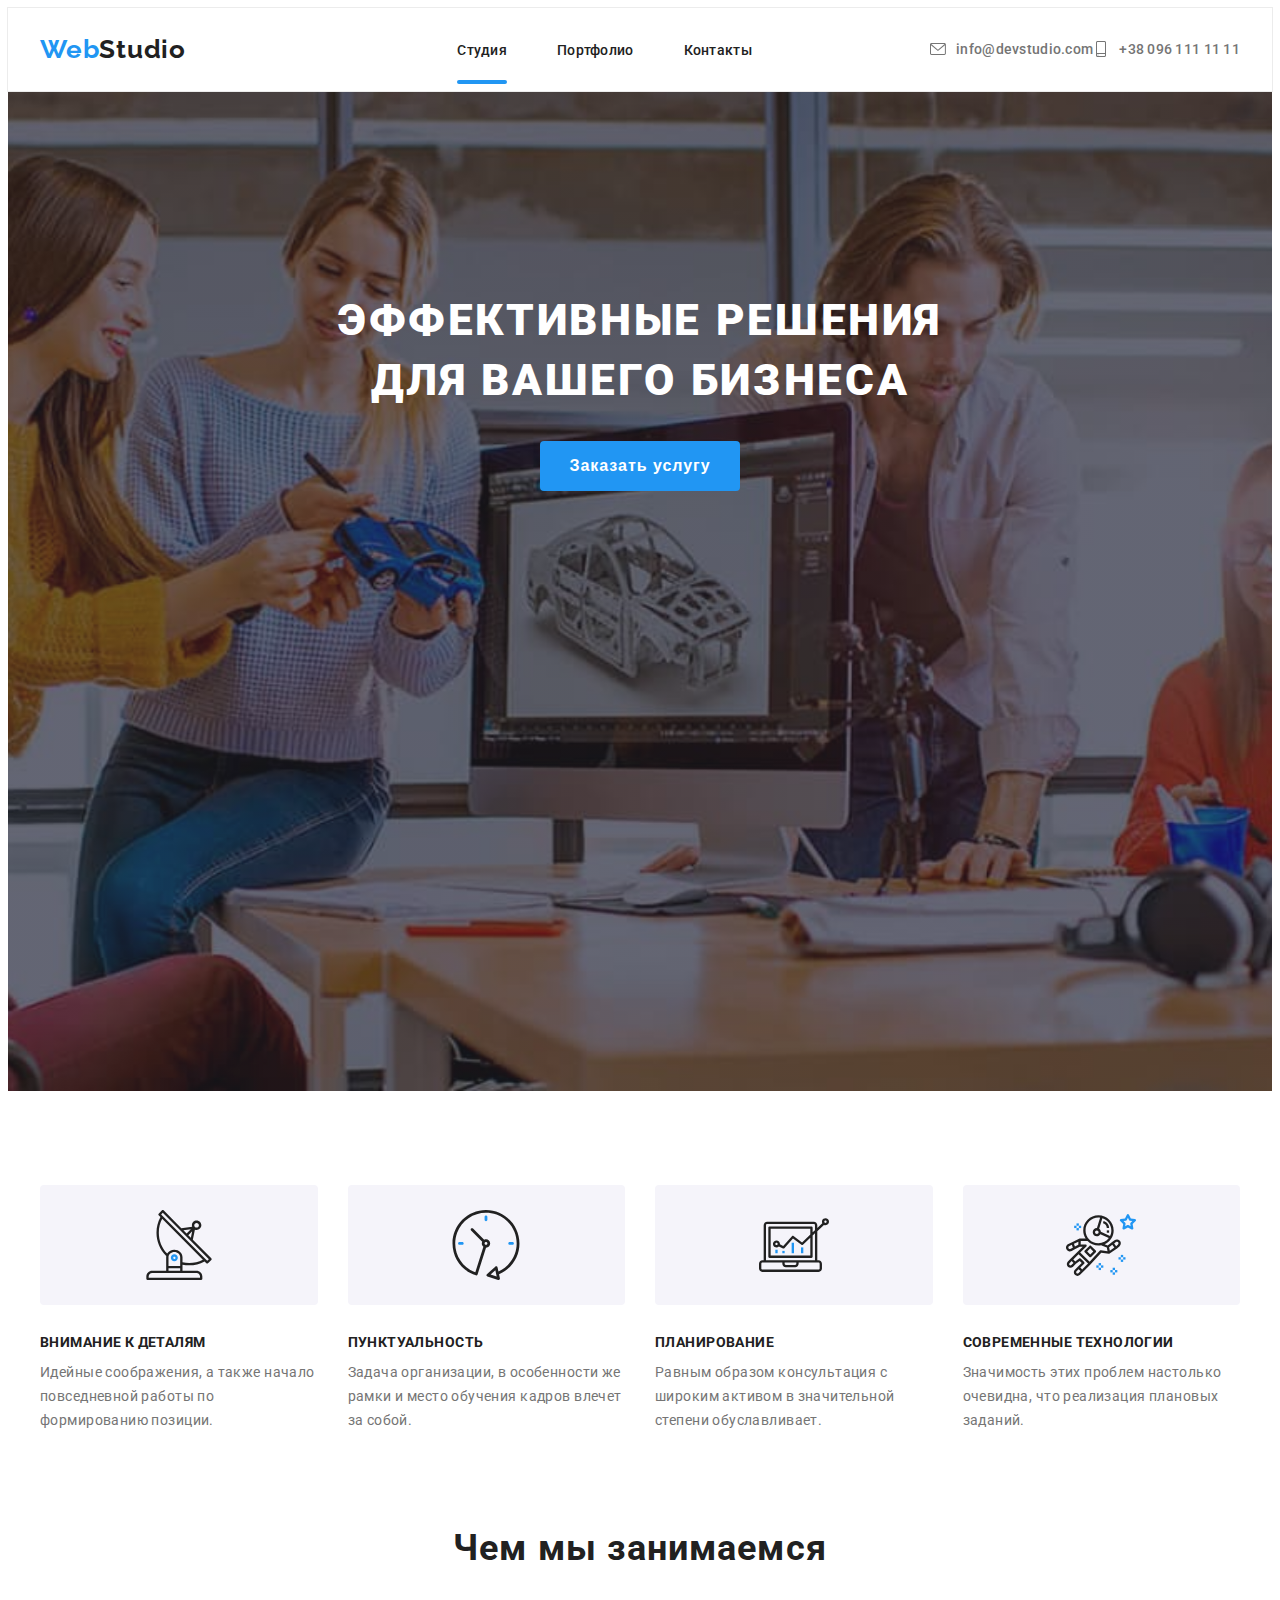
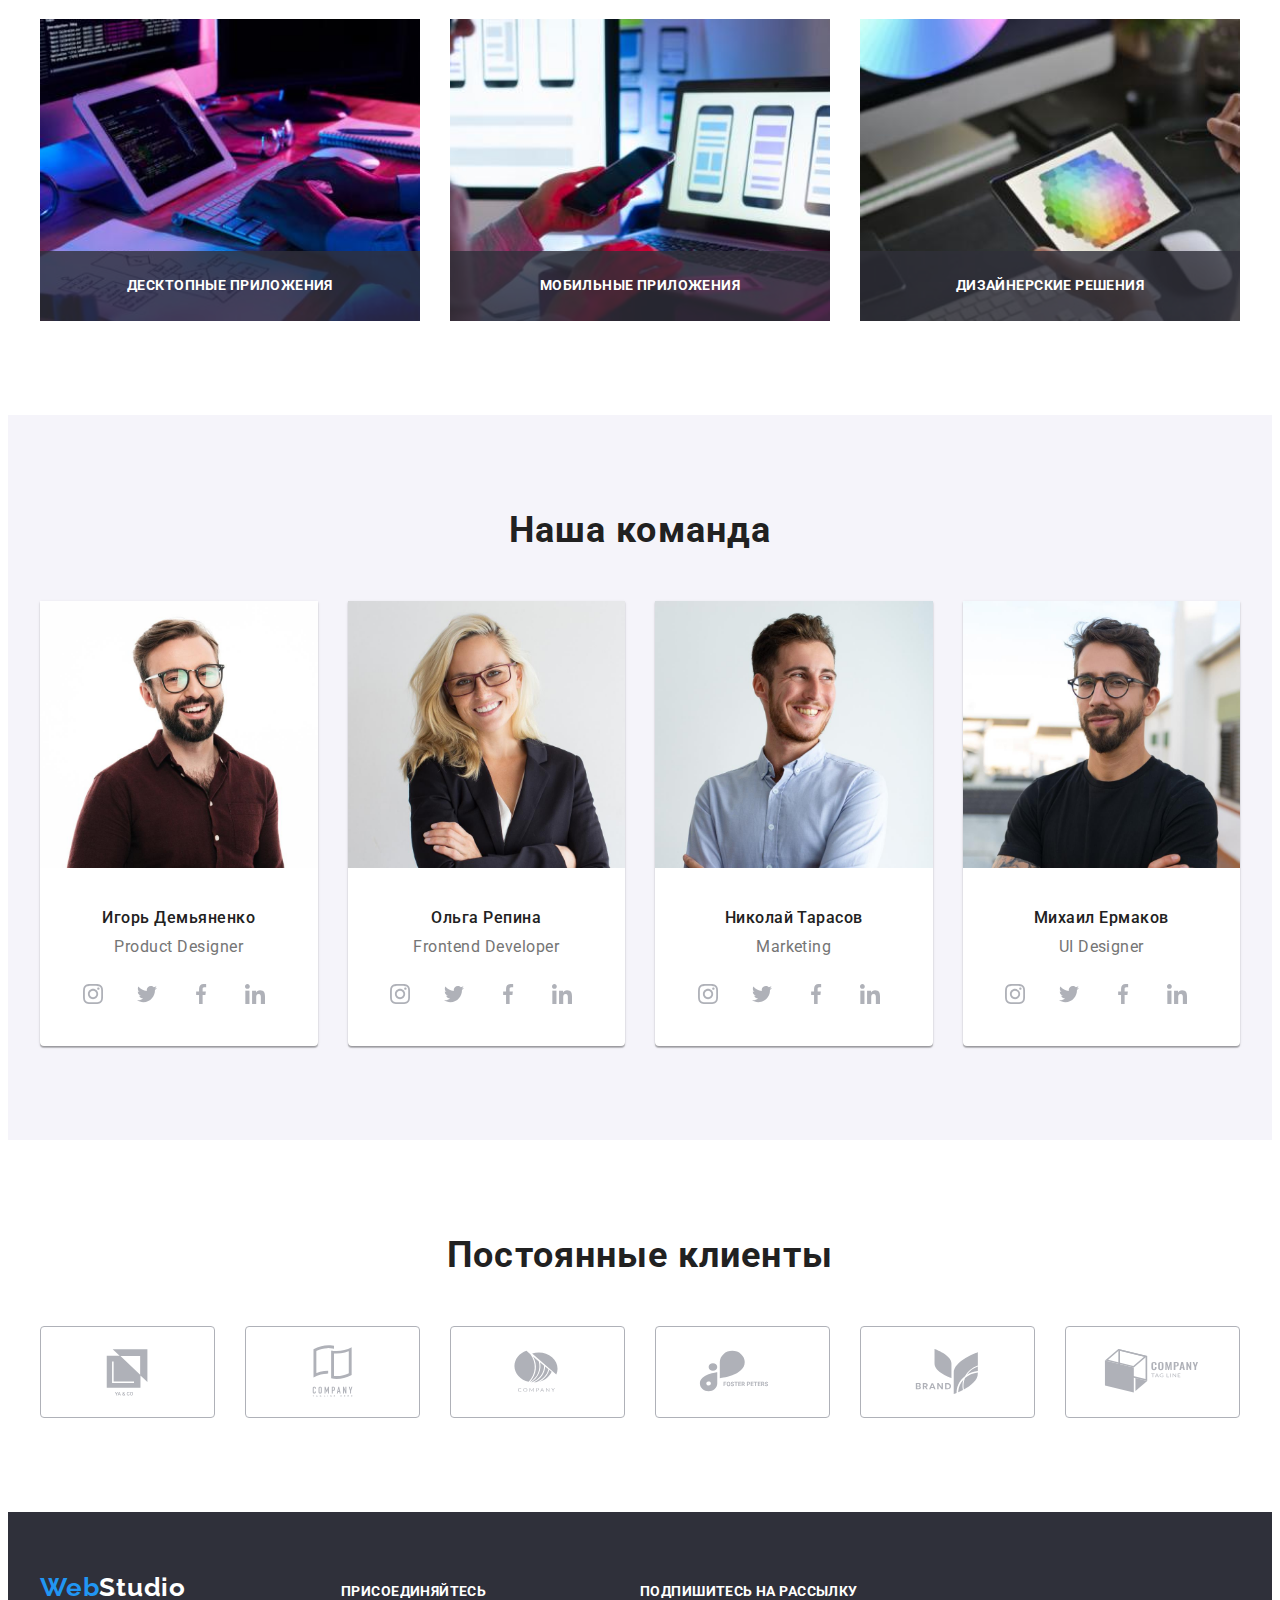
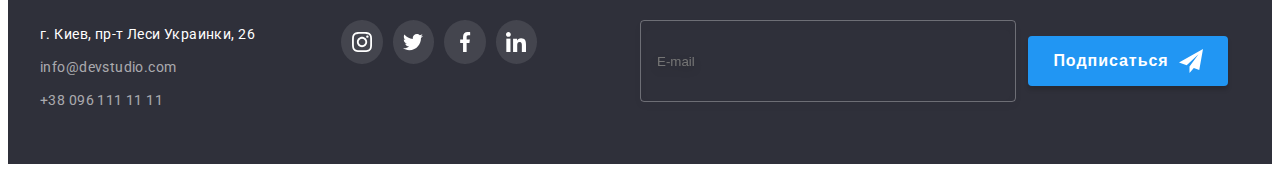
==== index.html @ dad0fae7 "Add HW-8" ====
<!DOCTYPE html>
<html lang="ru">

<head>
  <meta charset="UTF-8" />
  <meta http-equiv="X-UA-Compatible" content="IE=edge" />
  <meta name="viewport" content="width=device-width, initial-scale=1.0" />
  <title>Студия</title>
  <link rel="stylesheet" href="https://cdnjs.cloudflare.com/ajax/libs/modern-normalize/1.1.0/modern-normalize.min.css"
    integrity="sha512-wpPYUAdjBVSE4KJnH1VR1HeZfpl1ub8YT/NKx4PuQ5NmX2tKuGu6U/JRp5y+Y8XG2tV+wKQpNHVUX03MfMFn9Q=="
    crossorigin="anonymous" referrerpolicy="no-referrer" />
  <link rel="preconnect" href="https://fonts.googleapis.com" />
  <link rel="preconnect" href="https://fonts.gstatic.com" crossorigin />
  <link href="https://fonts.googleapis.com/css2?family=Raleway:wght@700&family=Roboto:wght@400;500;700;900&display=swap"
    rel="stylesheet" />
  <link rel="stylesheet" href="./css/main.min.css" />
</head>

<body>
  <header class="header">
    <div class="container header-container">
      <a href="index.html" class="header__logo"><span class="header__logo-web">Web</span>Studio</a>
      <nav class="header-nav">
        <ul class="header-nav__list list">
          <li class="header-nav__item">
            <a href="./index.html" class="header-nav__link link current">Студия</a>
          </li>
          <li class="header-nav__item">
            <a href="./portfolio.html" class="header-nav__link link">Портфолио</a>
          </li>
          <li class="header-nav__item">
            <a href="" class="header-nav__link link">Контакты</a>
          </li>
        </ul>
      </nav>

      <!--Контакты-->
      <ul class="header-contacts__list list">
        <li class="header-contacts__item">
          <a class="header-contacts__item-mail link" href="mailto:info@devstudio.com">
            <svg class="icon-envelope" width="16" height="16">
              <use href="./images/icons.svg#icon-envelope"></use>
            </svg>
            info@devstudio.com</a>
        </li>
        <li class="header-contacts__item">
          <a class="header-contacts__item-tel link" href="tel:+380961111111">
            <svg class="icon-smartphone" width="16" height="16">
              <use href="./images/icons.svg#icon-smartphone"></use>
            </svg>
            +38 096 111 11 11</a>
        </li>
      </ul>
    </div>

    <!-- Mobile menu -->
    <button class="mobile-menu__btn-open" data-menu-open>
      <svg class="mobile-menu__btn-icon">
        <use href="./images/icons.svg#icon-open"></use>
      </svg>
    </button>

    <div class="mobile-menu is-hidden" data-menu>
      <button class="mobile-menu__btn-close" data-menu-close>
        <svg class="mobile-menu__btn-close-icon">
          <use href="./images/icons.svg#icon-close"></use>
        </svg>
      </button>
      <div class="mobile-menu__container">
        <div class="mobile-menu__nav">
          <ul class="mobile-menu__nav_list list">
            <li class="mobile-menu__nav_item">
              <a href="" class="mobile-menu__link link current">Студия</a>
            </li>
            <li class="mobile-menu__nav_item">
              <a href="./portfolio.html" class="mobile-menu__link link">Портфолио</a>
            </li>
            <li class="mobile-menu__nav_item">
              <a href="" class="mobile-menu__link link">Контакты</a>
            </li>
          </ul>
        </div>
        <div class="mobile-menu__wrap-bottom">
          <ul class="mobile-menu__contacts_list list">
            <li class="mobile-menu__contacts_item">
              <a class="mobile-menu__contacts-tel link" href="tel:+380961111111">
                +38 096 111 11 11</a>
            </li>
            <li class="mobile-menu__contacts_item">
              <a class="mobile-menu__contacts-mail link" href="mailto:info@devstudio.com">
                info@devstudio.com</a>
            </li>
          </ul>

          <ul class="mobile-menu__social_list list">
            <li class="mobile-menu__social_item">
              <a href="" class="mobile-menu__social_link link" target="blank">Instagram</a>
            </li>
            <li class="mobile-menu__social_item">
              <a href="" class="mobile-menu__social_link link" target="blank">Twitter</a>
            </li>
            <li class="mobile-menu__social_item">
              <a href="" class="mobile-menu__social_link link" target="blank">Facebook</a>
            </li>
            <li class="mobile-menu__social_item">
              <a href="" class="mobile-menu__social_link link" target="blank">LinkedIn</a>
            </li>
          </ul>
        </div>
      </div>
    </div>
    <!-- Mobile menu End -->
  </header>

  <main>
    <!--Герой (Шапка)-->
    <section class="section-hero hero-bg">
      <div class="container">
        <h1 class="hero-title">Эффективные решения для вашего бизнеса</h1>
        <button class="hero-btn" type="button" data-modal-open>Заказать услугу</button>
      </div>
    </section>


    <!-- Особенности -->
    <section class="section">
      <div class="container">
        <h2 class="visually-hidden">Особенности</h2>
        <ul class="features list">
          <li class="features-item">
            <div class="features-icon-bg">
              <svg width="70" height="70">
                <use href="./images/icons.svg#icon-antenna-1"></use>
              </svg>
            </div>

            <h3 class="features-title">Внимание к деталям</h3>
            <p class="features-text">
              Идейные соображения, а также начало повседневной работы по
              формированию позиции.
            </p>
          </li>
          <li class="features-item">
            <div class="features-icon-bg">
              <svg width="70" height="70">
                <use href="./images/icons.svg#icon-clock-1"></use>
              </svg>
            </div>
            <h3 class="features-title">Пунктуальность</h3>
            <p class="features-text">
              Задача организации, в особенности же рамки и место обучения
              кадров влечет за собой.
            </p>
          </li>
          <li class="features-item">
            <div class="features-icon-bg">
              <svg width="70" height="70">
                <use href="./images/icons.svg#icon-diagram-1"></use>
              </svg>
            </div>
            <h3 class="features-title">Планирование</h3>
            <p class="features-text">
              Равным образом консультация с широким активом в значительной
              степени обуславливает.
            </p>
          </li>
          <li class="features-item">
            <div class="features-icon-bg">
              <svg width="70" height="70">
                <use href="./images/icons.svg#icon-astronaut-1"></use>
              </svg>
            </div>
            <h3 class="features-title">Современные технологии</h3>
            <p class="features-text">
              Значимость этих проблем настолько очевидна, что реализация
              плановых заданий.
            </p>
          </li>
        </ul>
      </div>
    </section>

    <!-- Чем мы занимаемся -->
    <section class="section work-section work-section-hidden">
      <div class="container">
        <h2 class="section-title">Чем мы занимаемся</h2>
        <ul class="work-list list">
          <li class="work-list-item">
            <div class="work-item-wrap overlay">
              <img class="work-item-img" src="./images/box_1.jpg" alt="Руки на клавиатуре" width="370" />
              <p class="work-item-text">Десктопные приложения</p>
            </div>
          </li>
          <li class="work-list-item">
            <div class="work-item-wrap overlay">
              <img class="work-item-img" src="./images/box_2.jpg" alt="Руки со смартфоном" width="370" />
              <p class="work-item-text">Мобильные приложения</p>
            </div>
          </li>
          <li class="work-list-item">
            <div class="work-item-wrap overlay">
              <img class="work-item-img" src="./images/box_3.jpg" alt="Руки с планшетом" width="370" />
              <p class="work-item-text">Дизайнерские решения</p>
            </div>
          </li>
        </ul>
      </div>
    </section>

    <!-- Наша команда -->
    <section class="section team-bg">
      <div class="container">
        <h2 class="section-title">Наша команда</h2>
        <ul class="team list">
          <li class="team-item team-item-bg">
            <img src="./images/product_designer.jpg" alt="Product designer" width="270" />
            <div class="team-item-container">
              <h3 class="team-title">Игорь Демьяненко</h3>
              <p class="team-text" lang="en">Product Designer</p>
              <ul class="team-social social-list list">
                <li class="social-item">
                  <a href="" class="social-link" target="blank">
                    <svg class="social-icon" width="20" height="20">
                      <use href="./images/icons.svg#icon-instagram"></use>
                    </svg>
                  </a>
                </li>
                <li class="social-item">
                  <a href="" class="social-link" target="blank">
                    <svg class="social-icon" width="20" height="20">
                      <use href="./images/icons.svg#icon-twitter"></use>
                    </svg>
                  </a>
                </li>
                <li class="social-item">
                  <a href="" class="social-link" target="blank">
                    <svg class="social-icon" width="20" height="20">
                      <use href="./images/icons.svg#icon-facebook"></use>
                    </svg>
                  </a>
                </li>
                <li class="social-item">
                  <a href="" class="social-link" target="blank">
                    <svg class="social-icon" width="20" height="20">
                      <use href="./images/icons.svg#icon-linkedin"></use>
                    </svg>
                  </a>
                </li>
              </ul>
            </div>
          </li>
          <li class="team-item team-item-bg">
            <img src="./images/frontend_developer.jpg" alt="Frontend developer" width="270" />
            <div class="team-item-container">
              <h3 class="team-title">Ольга Репина</h3>
              <p class="team-text" lang="en">Frontend Developer</p>
              <ul class="team-social social-list list">
                <li class="social-item">
                  <a href="" class="social-link" target="blank">
                    <svg class="social-icon" width="20" height="20">
                      <use href="./images/icons.svg#icon-instagram"></use>
                    </svg>
                  </a>
                </li>
                <li class="social-item">
                  <a href="" class="social-link" target="blank">
                    <svg class="social-icon" width="20" height="20">
                      <use href="./images/icons.svg#icon-twitter"></use>
                    </svg>
                  </a>
                </li>
                <li class="social-item">
                  <a href="" class="social-link" target="blank">
                    <svg class="social-icon" width="20" height="20">
                      <use href="./images/icons.svg#icon-facebook"></use>
                    </svg>
                  </a>
                </li>
                <li class="social-item">
                  <a href="" class="social-link" target="blank">
                    <svg class="social-icon" width="20" height="20">
                      <use href="./images/icons.svg#icon-linkedin"></use>
                    </svg>
                  </a>
                </li>
              </ul>
            </div>
          </li>
          <li class="team-item team-item-bg">
            <img src="./images/marketing.jpg" alt="Marketing" width="270" />
            <div class="team-item-container">
              <h3 class="team-title">Николай Тарасов</h3>
              <p class="team-text" lang="en">Marketing</p>
              <ul class="team-social social-list list">
                <li class="social-item">
                  <a href="" class="social-link" target="blank">
                    <svg class="social-icon" width="20" height="20">
                      <use href="./images/icons.svg#icon-instagram"></use>
                    </svg>
                  </a>
                </li>
                <li class="social-item">
                  <a href="" class="social-link" target="blank">
                    <svg class="social-icon" width="20" height="20">
                      <use href="./images/icons.svg#icon-twitter"></use>
                    </svg>
                  </a>
                </li>
                <li class="social-item">
                  <a href="" class="social-link" target="blank">
                    <svg class="social-icon" width="20" height="20">
                      <use href="./images/icons.svg#icon-facebook"></use>
                    </svg>
                  </a>
                </li>
                <li class="social-item">
                  <a href="" class="social-link" target="blank">
                    <svg class="social-icon" width="20" height="20">
                      <use href="./images/icons.svg#icon-linkedin"></use>
                    </svg>
                  </a>
                </li>
              </ul>
            </div>
          </li>
          <li class="team-item team-item-bg">
            <img src="./images/ui_designer.jpg" alt="UI designer" width="270" />
            <div class="team-item-container">
              <h3 class="team-title">Михаил Ермаков</h3>
              <p class="team-text" lang="en">UI Designer</p>
              <ul class="team-social social-list list">
                <li class="social-item">
                  <a href="" class="social-link" target="blank">
                    <svg class="social-icon" width="20" height="20">
                      <use href="./images/icons.svg#icon-instagram"></use>
                    </svg>
                  </a>
                </li>
                <li class="social-item">
                  <a href="" class="social-link" target="blank">
                    <svg class="social-icon" width="20" height="20">
                      <use href="./images/icons.svg#icon-twitter"></use>
                    </svg>
                  </a>
                </li>
                <li class="social-item">
                  <a href="" class="social-link" target="blank">
                    <svg class="social-icon" width="20" height="20">
                      <use href="./images/icons.svg#icon-facebook"></use>
                    </svg>
                  </a>
                </li>
                <li class="social-item">
                  <a href="" class="social-link" target="blank">
                    <svg class="social-icon" width="20" height="20">
                      <use href="./images/icons.svg#icon-linkedin"></use>
                    </svg>
                  </a>
                </li>
              </ul>
            </div>
          </li>
        </ul>
      </div>
    </section>

    <!-- Наши клиенты -->
    <section class="section section-clients">
      <div class="container">
        <h2 class="section-title">Постоянные клиенты</h2>
        <ul class="clients-list list">
          <li class="clients-list-item">
            <a href="" class="clients-link link" target="blank">
              <svg class="clients-icon" width="106" height="60">
                <use href="./images/icons.svg#icon-client-1"></use>
              </svg>
            </a>
          </li>
          <li class="clients-list-item">
            <a href="" class="clients-link link" target="blank">
              <svg class="clients-icon" width="106" height="60">
                <use href="./images/icons.svg#icon-client-2"></use>
              </svg>
            </a>
          </li>
          <li class="clients-list-item">
            <a href="" class="clients-link link" target="blank">
              <svg class="clients-icon" width="106" height="60">
                <use href="./images/icons.svg#icon-client-3"></use>
              </svg>
            </a>
          </li>
          <li class="clients-list-item">
            <a href="" class="clients-link link" target="blank">
              <svg class="clients-icon" width="106" height="60">
                <use href="./images/icons.svg#icon-client-4"></use>
              </svg>
            </a>
          </li>
          <li class="clients-list-item">

            <a href="" class="clients-link link" target="blank">
              <svg class="clients-icon" width="106" height="60">
                <use href="./images/icons.svg#icon-client-5"></use>
              </svg>
            </a>

          </li>
          <li class="clients-list-item">

            <a href="" class="clients-link link" target="blank">
              <svg class="clients-icon" width="106" height="60">
                <use href="./images/icons.svg#icon-client-6"></use>
              </svg>
            </a>
          </li>

        </ul>
      </div>
    </section>
  </main>

  <!-- Футер (Подвал) -->
  <footer class="section-footer">
    <div class="container footer-container">
      <div class="footer-container-tablet">
        <div>
          <a href="index.html" class="footer-logo"><span class="web">Web</span><span class="studio">Studio</span></a>
          <div class="footer-contacts">
            <address class="address">
              <a class="address-link link" href="https://goo.gl/maps/bfm3H95zgdEFTh6u9" target="_blank"
                rel="noopener noreferrer">
                г. Киев, пр-т Леси Украинки, 26</a>
            </address>
            <ul class="contacts list">
              <li class="mail-list">
                <a href="info@devstudio.com" class="mail-footer link" lang="en">info@devstudio.com</a>
              </li>
              <li class="tel-list">
                <a href="+380961111111" class="tel-footer link">+38 096 111 11 11</a>
              </li>
            </ul>
          </div>
        </div>

        <div class="footer-social">
          <h3 class="footer-title">присоединяйтесь</h3>
          <ul class="footer-social-list list">
            <li class="footer-social-item">
              <a href="" class="footer-social-link" target="blank">
                <svg class="footer-social-icon" width="20" height="20">
                  <use href="./images/icons.svg#icon-instagram"></use>
                </svg>
              </a>
            </li>
            <li class="footer-social-item">
              <a href="" class="footer-social-link" target="blank">
                <svg class="footer-social-icon" width="20" height="20">
                  <use href="./images/icons.svg#icon-twitter"></use>
                </svg>
              </a>
            </li>
            <li class="footer-social-item">
              <a href="" class="footer-social-link" target="blank">
                <svg class="footer-social-icon" width="20" height="20">
                  <use href="./images/icons.svg#icon-facebook"></use>
                </svg>
              </a>
            </li>
            <li class="footer-social-item">
              <a href="" class="footer-social-link" target="blank">
                <svg class="footer-social-icon" width="20" height="20">
                  <use href="./images/icons.svg#icon-linkedin"></use>
                </svg>
              </a>
            </li>
          </ul>
        </div>
      </div>

      <div class="footer-subscribe footer-subscribe-tablet">
        <h3 class="footer-title">Подпишитесь на рассылку</h3>
        <div class="subscribe-form">
          <form name="email">
            <label>
              <input class="subscribe-input" type="email" name="email" placeholder="E-mail" />
            </label>
          </form>
          <button type="submit" class="subscribe-submit-btn">Подписаться<svg class="subscribe-icon-submit-btn"
              width="24" height="24">
              <use href="./images/icons.svg#icon-footer-send"></use>
            </svg></button>
        </div>
      </div>
    </div>
  </footer>

  <!--Modal-->
  <div class="backdrop is-hidden" data-modal>
    <div class="modal">
      <button type="button" class="modal-btn" data-modal-close>
        <svg class="modal-icon-close-btn" width="18" height="18">
          <use href="./images/icons.svg#icon-close-btn"></use>
        </svg>
      </button>

      <form class="modal-form" name="modal-form">
        <p class="modal-form-title">Оставьте свои данные, мы вам перезвоним</p>

        <div class="modal-form-field-wrap">
          <label class="modal-form-field">Имя
            <input class="modal-form-input" type="text" name="user-name">
            <svg class="icon-modal-form" width="18" height="18">
              <use href="./images/icons.svg#icon-person-black"></use>
            </svg>
          </label>
        </div>

        <div class="modal-form-field-wrap">
          <label class="modal-form-field">Телефон
            <input class="modal-form-input" type="tel" name="user-tel">
            <svg class="icon-modal-form" width="18" height="18">
              <use href="./images/icons.svg#icon-phone-black"></use>
            </svg>
          </label>
        </div>

        <div class="modal-form-field-wrap">
          <label class="modal-form-field">Почта
            <input class="modal-form-input" type="email" name="user-email">
            <svg class="icon-modal-form" width="18" height="18">
              <use href="./images/icons.svg#icon-email-black"></use>
            </svg>
          </label>
        </div>

        <label class="modal-form-field">Комментарий
          <textarea class="modal-form-message" name="comment" placeholder="Введите текст"></textarea>
        </label>

        <div class="modal-checkbox">
          <input class="modal-check visually-hidden" type="checkbox" id="check-box">
          <label class="check-box" for="check-box">Соглашаюсь с рассылкой и принимаю&nbsp;<a href="#"
              class="policy-anchor">Условия договора</a>
          </label>
        </div>
        <button class="checkbox-btn" type="submit">Отправить</button>
      </form>

    </div>
  </div>
  <script src=" ./js/modal.js"></script>
  <script src="./js/mob-menu.js"></script>
</body>

</html>
---- css/main.min.css ----
:root{--primary-text-color: #212121;--secondary-text-color: #757575;--primary-title-color: #ffffff;--primary-accent-color: #18a0fb;--secondary-accent-color: #2196f3;--primary_bg_color: #2f303a;--secondary-bg-color: #ffffff;--third-bg-color: #f5f4fa}.visually-hidden{position:absolute;white-space:nowrap;width:1px;height:1px;overflow:hidden;border:0;padding:0;clip:rect(0 0 0 0);clip-path:inset(50%);margin:-1px}body{font-family:Roboto, sans-serif;color:var(--primary-text-color)}p,h1,h2,h3,h4,h5,h6{margin:0}ul{margin:0;padding:0}button{cursor:pointer}img{display:block;width:100%;height:auto}.list{list-style:none}.link{text-decoration:none}.container{padding-left:15px;padding-right:15px;margin:0 auto;align-items:center;margin-left:auto;margin-right:auto}@media screen and (min-width: 480px){.container{width:480px}}@media screen and (min-width: 768px){.container{width:768px}}@media screen and (min-width: 1200px){.container{width:1200px}}.section{padding-top:60px;padding-bottom:60px}@media screen and (min-width: 1200px){.section{padding-top:94px;padding-bottom:94px}}.section-title{margin-bottom:50px;font-size:36px;font-weight:700px;line-height:1.17;letter-spacing:.03em;text-align:center}@media screen and (min-width: 480px){.section-title{margin-bottom:30px;font-size:28px;font-weight:700;line-height:1.17;letter-spacing:.03em}}@media screen and (min-width: 1200px){.section-title{margin-bottom:50px;font-size:36px;font-weight:700;line-height:1.17;letter-spacing:.03em}}.header__logo{display:flex;margin-right:93px;font-family:Raleway, sans-serif;font-size:26px;font-weight:700;line-height:1.19;letter-spacing:.03em;color:var(--primary-text-color);text-decoration:none}.header__logo-web{font-family:Raleway, sans-serif;font-size:26px;font-weight:700;line-height:1.19;letter-spacing:.03em;color:var(--secondary-accent-color);text-decoration:none}.mobile-menu__btn-open,.mobile-menu__btn-close{background-color:transparent;border:none;padding:0;line-height:0;position:absolute;top:10px;right:15px}@media screen and (max-width: 480px){.mobile-menu__btn-open,.mobile-menu__btn-close{display:block}}@media screen and (min-width: 768px){.mobile-menu__btn-open,.mobile-menu__btn-close{display:none}}.mobile-menu__btn-icon,.mobile-menu__btn-close-icon{width:40px;height:40px}.mobile-menu__btn-icon:hover,.mobile-menu__btn-icon:focus,.mobile-menu__btn-close-icon:hover,.mobile-menu__btn-close-icon:focus{fill:var(--secondary-accent-color)}.mobile-menu{position:fixed;top:0;left:0;z-index:100;width:100vw;height:100vh;background-color:var(--secondary-bg-color);transition:transform 250ms cubic-bezier(0.4, 0, 0.2, 1);overflow:hidden}.mobile-menu.is-hidden{opacity:0;visibility:hidden;pointer-events:none}.mobile-menu__container{display:flex;flex-direction:column;justify-content:space-between;height:100vh;padding:48px 40px}.mobile-menu__nav_item:not(:last-child){margin-bottom:32px}.mobile-menu__link{font-size:40px;font-weight:500;line-height:1.17;letter-spacing:.02em;color:var(--primary-text-color)}.mobile-menu__link:hover,.mobile-menu__link:focus{color:var(--secondary-accent-color)}.mobile-menu__contacts_list{margin-bottom:64px}.mobile-menu__contacts_item:not(:last-child){margin-bottom:32px}.mobile-menu__contacts-tel{font-size:34px;font-weight:500;line-height:1.17;letter-spacing:.02em;color:var(--secondary-accent-color)}.mobile-menu__contacts-mail{font-size:24px;font-weight:500;line-height:1.17;letter-spacing:.02em;color:var(--secondary-text-color)}.mobile-menu__social_list{display:flex}.mobile-menu__social_item:not(:last-child){padding-right:10px;border-right:1px solid rgba(33,33,33,0.2);margin-right:10px}.mobile-menu__social_link{font-size:18px;font-weight:500;line-height:1.22;letter-spacing:.02em;color:var(--secondary-accent-color)}.social-list{display:flex;justify-content:center}.social-item{width:44px;height:44px;margin-right:10px}.social-item :last-child{margin-right:0}.social-link{width:100%;height:100%;background-color:#fffff;border-radius:50%;display:flex;align-items:center;justify-content:center;transition:background-color 250ms cubic-bezier(0.4, 0, 0.2, 1)}.social-link:hover,.social-link:focus{background-color:var(--secondary-accent-color)}.social-icon{fill:#afb1b8;transition:fill 250ms cubic-bezier(0.4, 0, 0.2, 1)}.social-link:hover .social-icon,.social-link:focus .social-icon{fill:var(--secondary-bg-color)}.footer-logo{display:block;margin-bottom:20px;font-family:Raleway, sans-serif;font-size:26px;font-weight:700;line-height:1.19;letter-spacing:.03em;text-decoration:none}.footer-logo .web{color:var(--secondary-accent-color)}.footer-logo .studio{color:#ffffff}@media screen and (min-width: 480px){.footer-contacts{margin-bottom:60px}}@media screen and (min-width: 768px){.footer-contacts{width:231px;height:81px;margin-bottom:0}}.address-link{display:block;font-size:14px;font-weight:400;line-height:1.71;letter-spacing:.03em;font-style:normal;color:var(--primary-title-color);margin-bottom:9px}.mail-footer,.tel-footer{display:block;margin-bottom:9px;font-size:14px;font-weight:400;line-height:1.71;letter-spacing:.03em;color:rgba(255,255,255,0.6)}.footer-title{margin-bottom:20px;font-size:14px;font-weight:700;line-height:1.14;letter-spacing:.03em;text-transform:uppercase;color:var(--primary-title-color)}@media screen and (min-width: 480px){.footer-social{margin-bottom:60px}}@media screen and (min-width: 768px){.footer-social{width:206px;margin-left:70px;margin-bottom:0}}.footer-social-list{display:flex;justify-content:center;align-items:center}.footer-social-item{display:flex;width:44px;height:44px;margin-right:10px;fill:10%}.footer-social-link{display:flex;justify-content:center;align-items:center;width:100%;height:100%;background-color:rgba(255,255,255,0.1);border-radius:50%;transition:background-color 250ms cubic-bezier(0.4, 0, 0.2, 1)}.footer-social-link:hover,.footer-social-link:focus{background-color:var(--secondary-accent-color);fill:var(--secondary-accent-color)}.footer-social-link:not(:last-child){margin-right:10px}.footer-social-icon{fill:var(--secondary-bg-color);transition:fill 250ms cubic-bezier(0.4, 0, 0.2, 1)}@media screen and (min-width: 1200px){.footer-subscribe{margin-left:93px}}@media screen and (min-width: 1200px){.subscribe-form{display:flex;align-items:center;justify-content:center}}.subscribe-input{padding:15px 0 15px 16px;width:100%;height:50px;color:var(--primary-title-color);border:1px solid rgba(255,255,255,0.3);filter:drop-shadow(0px 4px 4px rgba(0,0,0,0.15));border-radius:4px;background-color:rgba(33,150,243,0)}@media screen and (min-width: 480px){.subscribe-input{margin-bottom:20px}}@media screen and (min-width: 1200px){.subscribe-input{width:358px;margin-bottom:0}}.subscribe-submit-btn{width:200px;height:50px;background:var(--secondary-accent-color);box-shadow:0px 4px 4px rgba(0,0,0,0.15);border-radius:4px;border:none;font-size:16px;font-weight:700;line-height:1.87;letter-spacing:.06em;color:var(--primary-title-color);transition:background-color 250ms cubic-bezier(0.4, 0, 0.2, 1)}.subscribe-submit-btn:hover{background-color:var(--primary-accent-color)}@media screen and (min-width: 786px){.subscribe-submit-btn{margin-left:12px}}@media screen and (min-width: 1200px){.subscribe-submit-btn{display:flex;align-items:center;justify-content:center}}.subscribe-icon-submit-btn{margin-left:10px}@media screen and (min-width: 480px){.subscribe-icon-submit-btn{display:inline-block;vertical-align:middle}}.backdrop{width:100%;height:100%;background-color:rgba(0,0,0,0.2);position:fixed;top:0;left:0;transition:background-color 250ms cubic-bezier(0.4, 0, 0.2, 1) opacity 250ms cubic-bezier(0.4, 0, 0.2, 1) visibility 250ms cubic-bezier(0.4, 0, 0.2, 1)}.is-hidden{visibility:hidden;opacity:0;pointer-events:none}.modal{width:528px;min-height:581px;background-color:#fff;border-radius:4px;position:absolute;top:50%;left:50%;box-shadow:0px 1px 3px rgba(0,0,0,0.12),0px 1px 1px rgba(0,0,0,0.14),0px 2px 1px rgba(0,0,0,0.2);border-radius:4px;transform:translate(-50%, -50%) scale(1);transition:transform 250ms cubic-bezier(0.4, 0, 0.2, 1)}@media screen and (max-width: 1199px){.modal{width:450px;min-height:609px}}.backdrop.is-hidden .modal{transform:translate(-50%, -50%) scale(0.1);transition:transform 250ms cubic-bezier(0.4, 0, 0.2, 1)}.modal-btn{width:30px;height:30px;background-color:var(--secondary-bg-color);border:1px solid rgba(0,0,0,0.1);border-radius:50%;position:absolute;top:8px;right:8px;display:flex;justify-content:center;align-items:center}.modal-btn:hover,.modal-btn:focus{fill:var(--secondary-accent-color)}.modal-form{padding:40px}.modal-form-title{margin-bottom:12px;font-size:20px;font-weight:700;line-height:1.15;letter-spacing:.03em;text-align:center;color:var(--primary-text-color)}.modal-form-field-wrap{position:relative;display:block}.modal-form-field{font-size:12px;font-weight:400;line-height:1.17;letter-spacing:.01em;color:var(--secondary-text-color)}.modal-form-input{display:block;width:100%;height:40px;padding-left:42px;margin-bottom:10px;border:1px solid rgba(33,33,33,0.2);border-radius:4px}.modal-form-input:focus{border:1px solid var(--secondary-accent-color);outline:none}.icon-modal-form{position:absolute;top:50%;left:12px}.modal-form-input:focus+.icon-modal-form{fill:var(--secondary-accent-color);outline:none}.modal-form-message{padding:12px 16px;margin-bottom:20px;width:100%;height:120px;border:1px solid rgba(33,33,33,0.2);border-radius:4px;resize:none}.modal-form-message:focus{border:1px solid var(--secondary-accent-color);outline:none}.modal-form-message::placeholder{font-size:12px;font-weight:400;line-height:1.17;letter-spacing:.01em;color:rgba(117,117,117,0.5)}.modal-checkbox{display:flex;justify-content:center;align-items:center}.check-box{display:flex;align-items:center;justify-content:center;margin-bottom:30px;font-size:14px;font-weight:400;line-height:1.71;letter-spacing:.03em;color:var(--secondary-text-color)}.check-box::before{display:block;content:"";margin-right:8px;width:16px;height:15px;background-image:url("../images/icon-off.svg")}@media screen and (max-width: 1199px){.check-box{font-size:12px;font-weight:400;line-height:1.17;letter-spacing:.03em}}@media screen and (min-width: 1200px){.check-box{font-size:14px;font-weight:400;line-height:1.71;letter-spacing:.03em}}.modal-check:checked+.check-box::before{background-image:url("../images/icon-check.svg");background-size:contain;background-color:transparent;background-origin:border-box}.modal-check:focus+.check-box::before{outline:1px solid var(--primary-text-color)}.policy-anchor{display:inline-block;font-size:14px;font-weight:400px;line-height:1.71;letter-spacing:.03em;text-decoration-line:underline;color:var(--secondary-accent-color)}@media screen and (max-width: 1199px){.policy-anchor{font-size:12px;font-weight:400;line-height:1.17;letter-spacing:.03em}}@media screen and (min-width: 1200px){.policy-anchor{font-size:14px;font-weight:400;line-height:1.71;letter-spacing:.03em}}.checkbox-btn{display:block;margin:0 auto;width:200px;height:50px;font-size:16px;font-weight:700px;line-height:1.87;letter-spacing:.06em;color:var(--primary-title-color);background-color:var(--secondary-accent-color);border:none;box-shadow:0px 4px 4px rgba(0,0,0,0.15);border-radius:4px;transition:background-color 250ms cubic-bezier(0.4, 0, 0.2, 1)}.checkbox-btn:hover{background-color:#188ce8}.header-container{display:flex;align-items:center;justify-content:space-between}.header{outline:1px solid #ececec;width:100%}@media screen and (max-width: 767px){.header{padding-top:16px;padding-bottom:16px}}@media screen and (min-width: 768px){.header{padding-top:26px;padding-bottom:26px}}@media screen and (max-width: 479px){.header-nav{display:none}}@media screen and (min-width: 480px){.header-nav{display:none}}@media screen and (min-width: 768px){.header-nav{display:flex}}@media screen and (min-width: 1200px){.header-nav{display:flex}}.header-nav__item:not(:last-child){margin-right:50px}.header-nav__list{display:flex;align-items:center}.header-nav__list .current{color:var(--primary-accent-color)}.header-nav__list .link{font-size:14px;font-weight:500;line-height:1.14;letter-spacing:.02em;color:var(--primary-text-color);text-decoration:none;transition:color 250ms cubic-bezier(0.4, 0, 0.2, 1)}.header-nav__list .link:hover{color:var(--primary-accent-color)}.header-nav__list .link:focus{color:var(--primary-accent-color)}.header-nav__link{padding-top:26px;padding-bottom:26px;position:relative}.header-nav__link.current::after{content:"";position:absolute;width:100%;height:4px;background-color:var(--secondary-accent-color);border-radius:2px;left:auto;bottom:0;display:block}@media screen and (max-width: 479px){.header-contacts__list{display:none}}@media screen and (min-width: 480px){.header-contacts__list{display:none}}@media screen and (min-width: 768px){.header-contacts__list{display:block}}@media screen and (min-width: 1200px){.header-contacts__list{display:flex;align-items:center;justify-content:center}}.header-contacts__item-mail{display:flex;justify-content:end;align-items:flex-end;color:var(--secondary-text-color);text-decoration:none;transition:color 250ms cubic-bezier(0.4, 0, 0.2, 1)}.header-contacts__item-mail:hover{color:var(--secondary-accent-color)}.header-contacts__item-mail:focus{color:var(--secondary-accent-color)}@media screen and (min-width: 768px){.header-contacts__item-mail{margin-bottom:10px;font-size:12px;font-weight:500;line-height:1.17;letter-spacing:.02em}}@media screen and (min-width: 1200px){.header-contacts__item-mail{margin-bottom:0;font-size:14px;font-weight:500;line-height:1.14;letter-spacing:.02em}}.icon-envelope{margin-right:10px;fill:currentColor;transition:fill 250ms cubic-bezier(0.4, 0, 0.2, 1)}.icon-envelope:hover .icon-envelope:focus{fill:var(--secondary-accent-color)}.header-contacts__item-tel{display:flex;justify-content:end;align-items:flex-end;color:var(--secondary-text-color);text-decoration:none;transition:color 250ms cubic-bezier(0.4, 0, 0.2, 1)}.header-contacts__item-tel:hover{color:var(--secondary-accent-color)}.header-contacts__item-tel:focus{color:var(--secondary-accent-color)}@media screen and (min-width: 768px){.header-contacts__item-tel{font-size:12px;font-weight:500;line-height:1.17;letter-spacing:.02em}}@media screen and (min-width: 768px){.header-contacts__item-tel{font-size:14px;font-weight:500;line-height:1.14;letter-spacing:.02em}}.icon-smartphone{margin-right:10px;fill:currentColor;transition:fill 250ms cubic-bezier(0.4, 0, 0.2, 1)}.icon-smartphone:hover .icon-smartphone:focus{fill:var(--secondary-accent-color)}.section-hero{padding-top:118px;padding-bottom:118px}@media screen and (min-width: 1200px){.section-hero{padding-top:200px;padding-bottom:200px}}.hero-bg{max-width:1600px;height:600px;margin-left:auto;margin-right:auto;background-image:linear-gradient(rgba(47,48,58,0.4), rgba(47,48,58,0.4)),url("../images/hero_bg_studio.jpg");background-repeat:no-repeat;background-position:center;background-size:cover}.hero-title{text-align:center;text-transform:uppercase;color:var(--primary-title-color)}@media screen and (min-width: 480px){.hero-title{margin:0 auto 30px;width:360px;font-size:26px;font-weight:900;line-height:1.62;letter-spacing:.06em}}@media screen and (min-width: 1200px){.hero-title{width:696px;font-size:44px;font-weight:900;line-height:1.36;letter-spacing:.06em}}.hero-btn{display:block;margin:0 auto;font-size:16px;font-weight:700;line-height:1.87;letter-spacing:.06em;color:var(--primary-title-color);min-width:200px;min-height:50px;background-color:var(--secondary-accent-color);border-radius:4px;border-style:none;cursor:pointer;transition:background-color 250ms cubic-bezier(0.4, 0, 0.2, 1),box-shadow 250ms cubic-bezier(0.4, 0, 0.2, 1)}.hero-btn:hover{background-color:var(--primary-accent-color);box-shadow:0px 4px 4px rgba(0,0,0,0.15);cursor:pointer}.features{margin-bottom:-30px}@media screen and (min-width: 768px){.features{display:flex;flex-wrap:wrap;margin-left:-30px}}@media screen and (min-width: 768px){.features-item{flex-basis:calc(100% / 2 - 30px);margin-left:30px}}@media screen and (min-width: 1200px){.features-item{flex-basis:calc(100% / 4 - 30px);margin-left:30px}}.features-icon-bg{display:flex;align-items:center;justify-content:center;flex-basis:calc(100% / 4 - 30px);margin-bottom:30px;width:100%;height:120px;background:var(--third-bg-color);border-radius:4px}.features-title{margin-bottom:10px;font-size:14px;font-weight:700;line-height:1.14;letter-spacing:.03em;text-transform:uppercase;text-align:center;color:var(--secondary-title-color)}@media screen and (min-width: 768px){.features-title{text-align:left}}.features-text{margin-bottom:30px;font-size:14px;font-weight:400;line-height:1.71;letter-spacing:.03em;color:var(--secondary-text-color)}.work-section-hidden{display:none}@media screen and (min-width: 1200px){.work-section-hidden{display:block}}.work-section{padding-top:0}.work-list{display:flex;margin-left:-30px}.work-list-item{flex-basis:calc(100% / 3 - 30px);margin-left:30px}.work-item-wrap{position:relative}.work-item-text{width:100%;height:70px;background-color:rgba(47,48,58,0.8);font-size:14px;font-weight:700;line-height:1.14;letter-spacing:.03em;display:flex;justify-content:center;align-items:center;text-transform:uppercase;color:var(--primary-title-color);position:absolute;bottom:0px}.team{margin-bottom:-30px}@media screen and (min-width: 768px){.team{display:flex;flex-wrap:wrap;margin-left:-30px}}.team-bg{background:var(--third-bg-color)}.team-item{width:100%;margin-bottom:30px}@media screen and (min-width: 768px){.team-item{flex-basis:calc(100% / 2 - 30px);margin-left:30px}}@media screen and (min-width: 1200px){.team-item{flex-basis:calc(100% / 4 - 30px);margin-left:30px}}.team-item-container{padding-top:30px;padding-bottom:30px;text-align:center}.team-item-bg{background:var(--secondary-bg-color);box-shadow:0px 1px 3px rgba(0,0,0,0.12),0px 1px 1px rgba(0,0,0,0.14),0px 2px 1px rgba(0,0,0,0.2);border-radius:0px 0px 4px 4px}.team-title{margin-top:30px;margin:10px;font-size:16px;font-weight:500;line-height:1.19;letter-spacing:.03em}.team-text{font-size:16px;font-weight:400;line-height:1.19;letter-spacing:.03em;color:var(--secondary-text-color);margin-bottom:16px}.clients-list{display:flex;flex-wrap:wrap;margin-left:-30px;margin-bottom:-30px;align-items:center;justify-content:center}.clients-list-item{flex-basis:calc(100% / 2 - 30px);margin-left:30px;margin-bottom:30px}@media screen and (min-width: 768px){.clients-list-item{flex-basis:calc(100% / 3 - 30px)}}@media screen and (min-width: 1200px){.clients-list-item{flex-basis:calc(100% / 6 - 30px)}}.clients-icon{fill:#afb1b8;transition:fill 250ms cubic-bezier(0.4, 0, 0.2, 1)}.clients-link:hover .clients-icon,.clients-link:focus .clients-icon{fill:var(--secondary-accent-color)}.clients-link{display:flex;align-items:center;justify-content:center;height:92px;border:1px solid #afb1b8;box-sizing:border-box;border-radius:4px;transition:border 250ms cubic-bezier(0.4, 0, 0.2, 1),fill 250ms cubic-bezier(0.4, 0, 0.2, 1)}.clients-link:hover,.clients-link:focus{border:1px solid var(--secondary-accent-color)}.section-footer{padding-top:60px;padding-bottom:60px;background-color:var(--primary_bg_color)}@media screen and (min-width: 480px){.footer-container{text-align:center}}@media screen and (min-width: 1200px){.footer-container{display:flex;align-items:baseline;text-align:left}}@media screen and (min-width: 768px){.footer-container-tablet{display:flex;align-items:baseline;justify-content:space-around}}.filter{display:flex;flex-wrap:wrap;margin-bottom:40px;margin-right:auto}@media screen and (min-width: 768px){.filter{display:flex;justify-content:center;margin-bottom:50px}}@media screen and (min-width: 1200px){.filter{display:flex;justify-content:center;margin-bottom:50px}}.filter-item:not(:last-child){margin-right:8px}.btn{padding:6px 22px;font-size:16px;font-weight:500;line-height:1.63;letter-spacing:.03em;text-align:center;color:var(--primary-text-color);background-color:var(--third-bg-color);border-radius:4px;border-style:none;transition:color 250ms cubic-bezier(0.4, 0, 0.2, 1),background-color 250ms cubic-bezier(0.4, 0, 0.2, 1),box-shadow 250ms cubic-bezier(0.4, 0, 0.2, 1)}.btn:hover{font-size:16px;font-weight:500;line-height:1.63;letter-spacing:.03em;text-align:center;color:var(--primary-title-color);background-color:var(--primary-accent-color);border-radius:4px;box-shadow:0px 3px 1px rgba(0,0,0,0.1),0px 1px 2px rgba(0,0,0,0.08),0px 2px 2px rgba(0,0,0,0.12);cursor:pointer}.btn:focus{font-size:16px;font-weight:500;line-height:1.63;letter-spacing:.03em;text-align:center;color:var(--primary-title-color);background-color:var(--primary-accent-color);border-radius:4px;box-shadow:0px 3px 1px rgba(0,0,0,0.1),0px 1px 2px rgba(0,0,0,0.08),0px 2px 2px rgba(0,0,0,0.12);cursor:pointer}@media screen and (min-width: 480px){.btn{margin-bottom:15px}}@media screen and (min-width: 768px){.portfolio-list{display:flex;flex-wrap:wrap;margin-left:-30px;margin-bottom:-30px}}@media screen and (min-width: 1200px){.portfolio-list{display:flex;flex-wrap:wrap;margin-left:-30px;margin-bottom:-30px}}.portfolio-item-container{padding:20px 24px}.portfolio-item{flex-basis:calc(100% / 2 - 30px);margin-bottom:30px;background:#ffffff;border:1px solid #eeeeee;box-sizing:border-box}.portfolio-item:hover{flex-basis:calc(100% / 2 - 30px);background-color:var(--secondary-bg-color);border:1px solid #eeeeee;box-sizing:border-box;box-shadow:0px 1px 1px rgba(0,0,0,0.12),0px 4px 4px rgba(0,0,0,0.06),1px 4px 6px rgba(0,0,0,0.16);cursor:pointer}@media screen and (min-width: 768px){.portfolio-item{margin-left:30px}}@media screen and (min-width: 1200px){.portfolio-item{flex-basis:calc(100% / 3 - 30px);margin-bottom:30px;background:#ffffff;border:1px solid #eeeeee;box-sizing:border-box}.portfolio-item:hover{flex-basis:calc(100% / 3 - 30px);background-color:var(--secondary-bg-color);border:1px solid #eeeeee;box-sizing:border-box;box-shadow:0px 1px 1px rgba(0,0,0,0.12),0px 4px 4px rgba(0,0,0,0.06),1px 4px 6px rgba(0,0,0,0.16);cursor:pointer}}.portfolio-item-wrap{position:relative;overflow:hidden}.portfolio-item-description{position:absolute;top:100%;left:0;color:var(--primary-title-color);font-size:18px;font-weight:400;line-height:1.56;letter-spacing:.03em;background-color:rgba(33,150,243,0.9);padding:63px 24px;height:100%;transition:transform 250ms cubic-bezier(0.4, 0, 0.2, 1),background-color 250ms cubic-bezier(0.4, 0, 0.2, 1),box-shadow 250ms cubic-bezier(0.4, 0, 0.2, 1)}.portfolio-item:hover .portfolio-item-description{transform:translateY(-100%)}.title{font-size:18px;font-weight:700;line-height:2;letter-spacing:.06em;color:var(--primary-text-color)}.text{font-size:16px;font-weight:400;line-height:1.88;letter-spacing:.03em;color:var(--secondary-text-color)}
/*# sourceMappingURL=main.min.css.map */
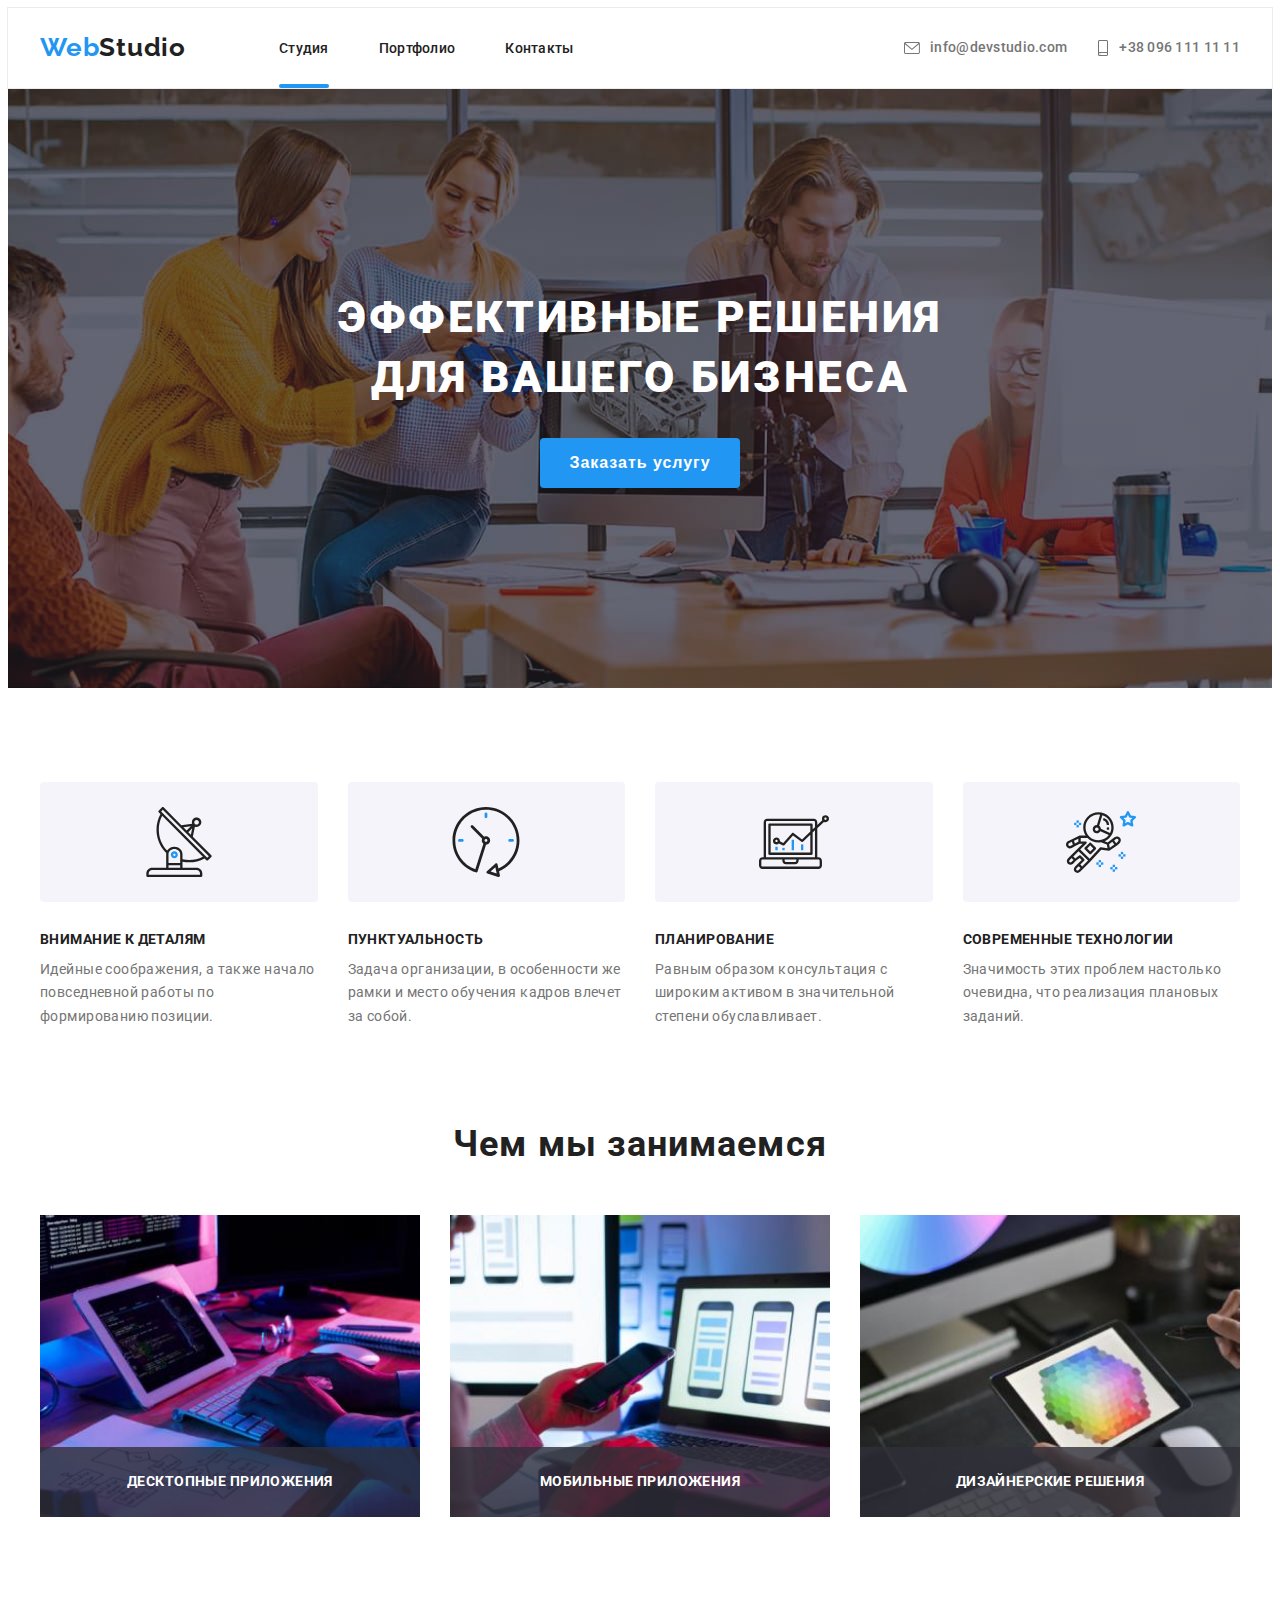
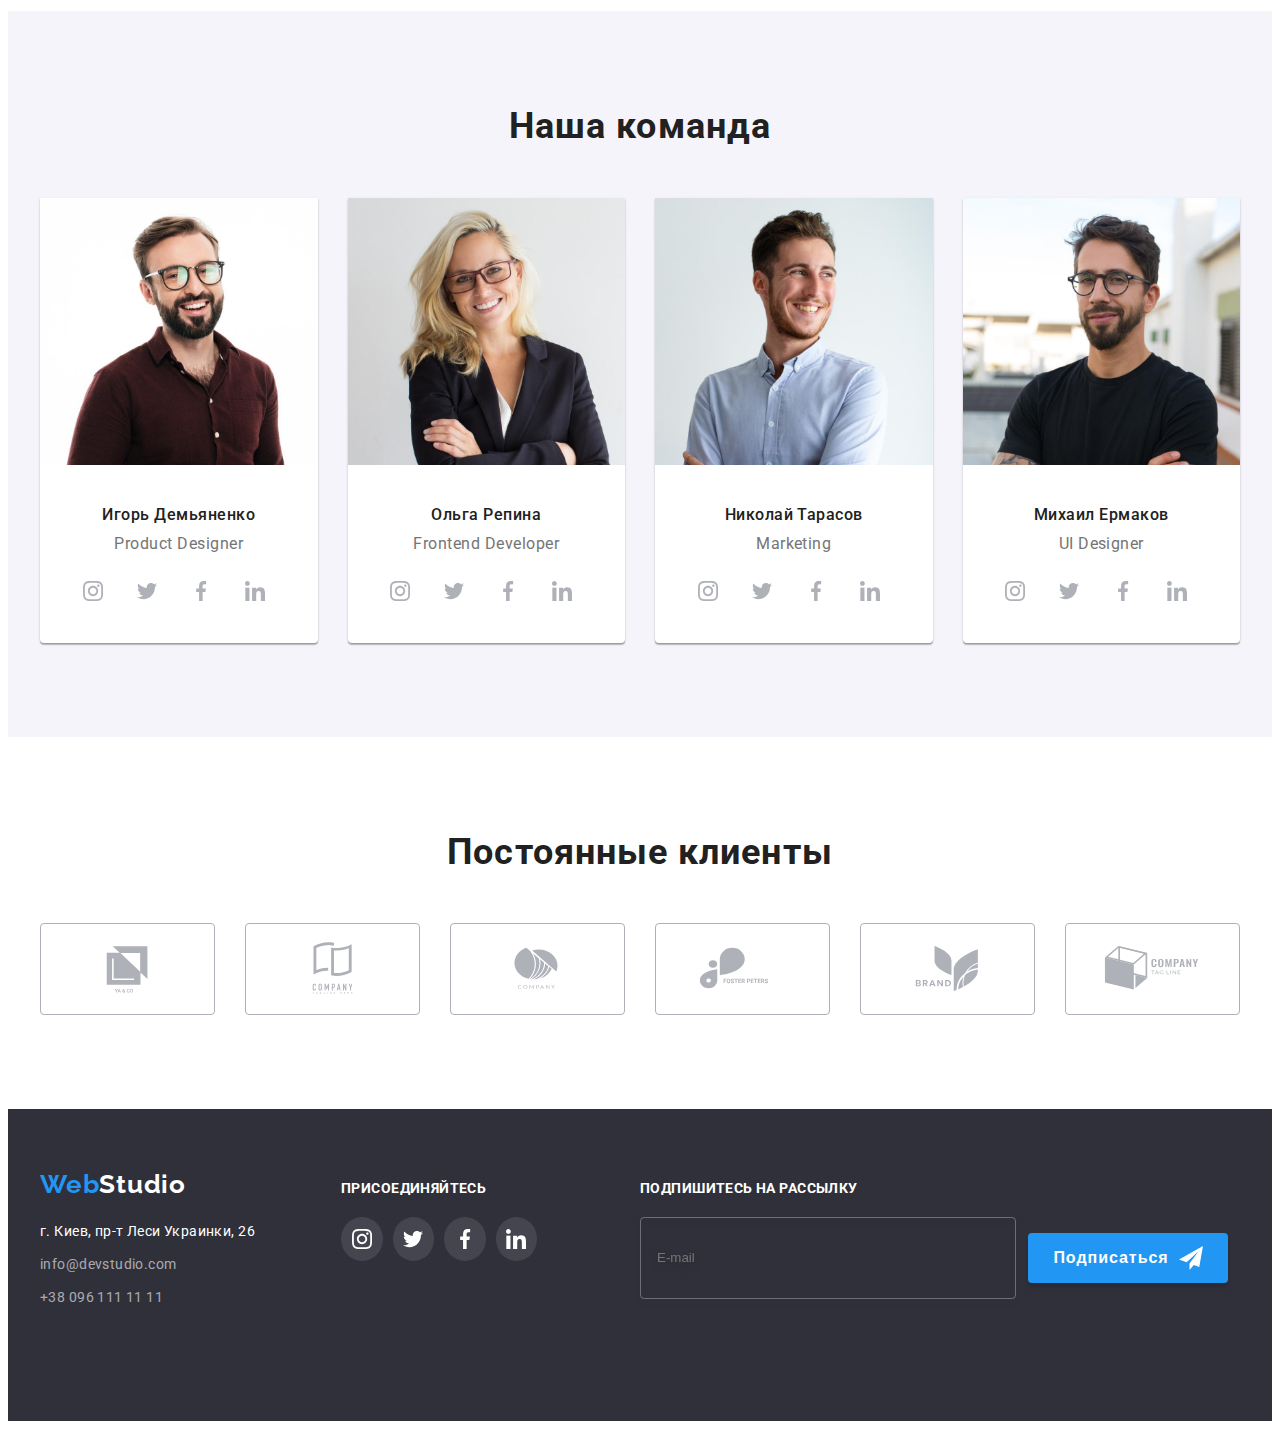
==== commit f994fdce: "Add HW-8" ====
--- a/index.html
+++ b/index.html
@@ -35,22 +35,22 @@
       </nav>
 
       <!--Контакты-->
+      <!-- <div class="header-contacts"> -->
       <ul class="header-contacts__list list">
         <li class="header-contacts__item">
           <a class="header-contacts__item-mail link" href="mailto:info@devstudio.com">
             <svg class="icon-envelope" width="16" height="16">
               <use href="./images/icons.svg#icon-envelope"></use>
-            </svg>
-            info@devstudio.com</a>
+            </svg>info@devstudio.com</a>
         </li>
         <li class="header-contacts__item">
           <a class="header-contacts__item-tel link" href="tel:+380961111111">
             <svg class="icon-smartphone" width="16" height="16">
               <use href="./images/icons.svg#icon-smartphone"></use>
-            </svg>
-            +38 096 111 11 11</a>
+            </svg>+38 096 111 11 11</a>
         </li>
       </ul>
+      <!-- </div> -->
     </div>
 
     <!-- Mobile menu -->
--- a/css/main.min.css
+++ b/css/main.min.css
@@ -1,2 +1,2 @@
-:root{--primary-text-color: #212121;--secondary-text-color: #757575;--primary-title-color: #ffffff;--primary-accent-color: #18a0fb;--secondary-accent-color: #2196f3;--primary_bg_color: #2f303a;--secondary-bg-color: #ffffff;--third-bg-color: #f5f4fa}.visually-hidden{position:absolute;white-space:nowrap;width:1px;height:1px;overflow:hidden;border:0;padding:0;clip:rect(0 0 0 0);clip-path:inset(50%);margin:-1px}body{font-family:Roboto, sans-serif;color:var(--primary-text-color)}p,h1,h2,h3,h4,h5,h6{margin:0}ul{margin:0;padding:0}button{cursor:pointer}img{display:block;width:100%;height:auto}.list{list-style:none}.link{text-decoration:none}.container{padding-left:15px;padding-right:15px;margin:0 auto;align-items:center;margin-left:auto;margin-right:auto}@media screen and (min-width: 480px){.container{width:480px}}@media screen and (min-width: 768px){.container{width:768px}}@media screen and (min-width: 1200px){.container{width:1200px}}.section{padding-top:60px;padding-bottom:60px}@media screen and (min-width: 1200px){.section{padding-top:94px;padding-bottom:94px}}.section-title{margin-bottom:50px;font-size:36px;font-weight:700px;line-height:1.17;letter-spacing:.03em;text-align:center}@media screen and (min-width: 480px){.section-title{margin-bottom:30px;font-size:28px;font-weight:700;line-height:1.17;letter-spacing:.03em}}@media screen and (min-width: 1200px){.section-title{margin-bottom:50px;font-size:36px;font-weight:700;line-height:1.17;letter-spacing:.03em}}.header__logo{display:flex;margin-right:93px;font-family:Raleway, sans-serif;font-size:26px;font-weight:700;line-height:1.19;letter-spacing:.03em;color:var(--primary-text-color);text-decoration:none}.header__logo-web{font-family:Raleway, sans-serif;font-size:26px;font-weight:700;line-height:1.19;letter-spacing:.03em;color:var(--secondary-accent-color);text-decoration:none}.mobile-menu__btn-open,.mobile-menu__btn-close{background-color:transparent;border:none;padding:0;line-height:0;position:absolute;top:10px;right:15px}@media screen and (max-width: 480px){.mobile-menu__btn-open,.mobile-menu__btn-close{display:block}}@media screen and (min-width: 768px){.mobile-menu__btn-open,.mobile-menu__btn-close{display:none}}.mobile-menu__btn-icon,.mobile-menu__btn-close-icon{width:40px;height:40px}.mobile-menu__btn-icon:hover,.mobile-menu__btn-icon:focus,.mobile-menu__btn-close-icon:hover,.mobile-menu__btn-close-icon:focus{fill:var(--secondary-accent-color)}.mobile-menu{position:fixed;top:0;left:0;z-index:100;width:100vw;height:100vh;background-color:var(--secondary-bg-color);transition:transform 250ms cubic-bezier(0.4, 0, 0.2, 1);overflow:hidden}.mobile-menu.is-hidden{opacity:0;visibility:hidden;pointer-events:none}.mobile-menu__container{display:flex;flex-direction:column;justify-content:space-between;height:100vh;padding:48px 40px}.mobile-menu__nav_item:not(:last-child){margin-bottom:32px}.mobile-menu__link{font-size:40px;font-weight:500;line-height:1.17;letter-spacing:.02em;color:var(--primary-text-color)}.mobile-menu__link:hover,.mobile-menu__link:focus{color:var(--secondary-accent-color)}.mobile-menu__contacts_list{margin-bottom:64px}.mobile-menu__contacts_item:not(:last-child){margin-bottom:32px}.mobile-menu__contacts-tel{font-size:34px;font-weight:500;line-height:1.17;letter-spacing:.02em;color:var(--secondary-accent-color)}.mobile-menu__contacts-mail{font-size:24px;font-weight:500;line-height:1.17;letter-spacing:.02em;color:var(--secondary-text-color)}.mobile-menu__social_list{display:flex}.mobile-menu__social_item:not(:last-child){padding-right:10px;border-right:1px solid rgba(33,33,33,0.2);margin-right:10px}.mobile-menu__social_link{font-size:18px;font-weight:500;line-height:1.22;letter-spacing:.02em;color:var(--secondary-accent-color)}.social-list{display:flex;justify-content:center}.social-item{width:44px;height:44px;margin-right:10px}.social-item :last-child{margin-right:0}.social-link{width:100%;height:100%;background-color:#fffff;border-radius:50%;display:flex;align-items:center;justify-content:center;transition:background-color 250ms cubic-bezier(0.4, 0, 0.2, 1)}.social-link:hover,.social-link:focus{background-color:var(--secondary-accent-color)}.social-icon{fill:#afb1b8;transition:fill 250ms cubic-bezier(0.4, 0, 0.2, 1)}.social-link:hover .social-icon,.social-link:focus .social-icon{fill:var(--secondary-bg-color)}.footer-logo{display:block;margin-bottom:20px;font-family:Raleway, sans-serif;font-size:26px;font-weight:700;line-height:1.19;letter-spacing:.03em;text-decoration:none}.footer-logo .web{color:var(--secondary-accent-color)}.footer-logo .studio{color:#ffffff}@media screen and (min-width: 480px){.footer-contacts{margin-bottom:60px}}@media screen and (min-width: 768px){.footer-contacts{width:231px;height:81px;margin-bottom:0}}.address-link{display:block;font-size:14px;font-weight:400;line-height:1.71;letter-spacing:.03em;font-style:normal;color:var(--primary-title-color);margin-bottom:9px}.mail-footer,.tel-footer{display:block;margin-bottom:9px;font-size:14px;font-weight:400;line-height:1.71;letter-spacing:.03em;color:rgba(255,255,255,0.6)}.footer-title{margin-bottom:20px;font-size:14px;font-weight:700;line-height:1.14;letter-spacing:.03em;text-transform:uppercase;color:var(--primary-title-color)}@media screen and (min-width: 480px){.footer-social{margin-bottom:60px}}@media screen and (min-width: 768px){.footer-social{width:206px;margin-left:70px;margin-bottom:0}}.footer-social-list{display:flex;justify-content:center;align-items:center}.footer-social-item{display:flex;width:44px;height:44px;margin-right:10px;fill:10%}.footer-social-link{display:flex;justify-content:center;align-items:center;width:100%;height:100%;background-color:rgba(255,255,255,0.1);border-radius:50%;transition:background-color 250ms cubic-bezier(0.4, 0, 0.2, 1)}.footer-social-link:hover,.footer-social-link:focus{background-color:var(--secondary-accent-color);fill:var(--secondary-accent-color)}.footer-social-link:not(:last-child){margin-right:10px}.footer-social-icon{fill:var(--secondary-bg-color);transition:fill 250ms cubic-bezier(0.4, 0, 0.2, 1)}@media screen and (min-width: 1200px){.footer-subscribe{margin-left:93px}}@media screen and (min-width: 1200px){.subscribe-form{display:flex;align-items:center;justify-content:center}}.subscribe-input{padding:15px 0 15px 16px;width:100%;height:50px;color:var(--primary-title-color);border:1px solid rgba(255,255,255,0.3);filter:drop-shadow(0px 4px 4px rgba(0,0,0,0.15));border-radius:4px;background-color:rgba(33,150,243,0)}@media screen and (min-width: 480px){.subscribe-input{margin-bottom:20px}}@media screen and (min-width: 1200px){.subscribe-input{width:358px;margin-bottom:0}}.subscribe-submit-btn{width:200px;height:50px;background:var(--secondary-accent-color);box-shadow:0px 4px 4px rgba(0,0,0,0.15);border-radius:4px;border:none;font-size:16px;font-weight:700;line-height:1.87;letter-spacing:.06em;color:var(--primary-title-color);transition:background-color 250ms cubic-bezier(0.4, 0, 0.2, 1)}.subscribe-submit-btn:hover{background-color:var(--primary-accent-color)}@media screen and (min-width: 786px){.subscribe-submit-btn{margin-left:12px}}@media screen and (min-width: 1200px){.subscribe-submit-btn{display:flex;align-items:center;justify-content:center}}.subscribe-icon-submit-btn{margin-left:10px}@media screen and (min-width: 480px){.subscribe-icon-submit-btn{display:inline-block;vertical-align:middle}}.backdrop{width:100%;height:100%;background-color:rgba(0,0,0,0.2);position:fixed;top:0;left:0;transition:background-color 250ms cubic-bezier(0.4, 0, 0.2, 1) opacity 250ms cubic-bezier(0.4, 0, 0.2, 1) visibility 250ms cubic-bezier(0.4, 0, 0.2, 1)}.is-hidden{visibility:hidden;opacity:0;pointer-events:none}.modal{width:528px;min-height:581px;background-color:#fff;border-radius:4px;position:absolute;top:50%;left:50%;box-shadow:0px 1px 3px rgba(0,0,0,0.12),0px 1px 1px rgba(0,0,0,0.14),0px 2px 1px rgba(0,0,0,0.2);border-radius:4px;transform:translate(-50%, -50%) scale(1);transition:transform 250ms cubic-bezier(0.4, 0, 0.2, 1)}@media screen and (max-width: 1199px){.modal{width:450px;min-height:609px}}.backdrop.is-hidden .modal{transform:translate(-50%, -50%) scale(0.1);transition:transform 250ms cubic-bezier(0.4, 0, 0.2, 1)}.modal-btn{width:30px;height:30px;background-color:var(--secondary-bg-color);border:1px solid rgba(0,0,0,0.1);border-radius:50%;position:absolute;top:8px;right:8px;display:flex;justify-content:center;align-items:center}.modal-btn:hover,.modal-btn:focus{fill:var(--secondary-accent-color)}.modal-form{padding:40px}.modal-form-title{margin-bottom:12px;font-size:20px;font-weight:700;line-height:1.15;letter-spacing:.03em;text-align:center;color:var(--primary-text-color)}.modal-form-field-wrap{position:relative;display:block}.modal-form-field{font-size:12px;font-weight:400;line-height:1.17;letter-spacing:.01em;color:var(--secondary-text-color)}.modal-form-input{display:block;width:100%;height:40px;padding-left:42px;margin-bottom:10px;border:1px solid rgba(33,33,33,0.2);border-radius:4px}.modal-form-input:focus{border:1px solid var(--secondary-accent-color);outline:none}.icon-modal-form{position:absolute;top:50%;left:12px}.modal-form-input:focus+.icon-modal-form{fill:var(--secondary-accent-color);outline:none}.modal-form-message{padding:12px 16px;margin-bottom:20px;width:100%;height:120px;border:1px solid rgba(33,33,33,0.2);border-radius:4px;resize:none}.modal-form-message:focus{border:1px solid var(--secondary-accent-color);outline:none}.modal-form-message::placeholder{font-size:12px;font-weight:400;line-height:1.17;letter-spacing:.01em;color:rgba(117,117,117,0.5)}.modal-checkbox{display:flex;justify-content:center;align-items:center}.check-box{display:flex;align-items:center;justify-content:center;margin-bottom:30px;font-size:14px;font-weight:400;line-height:1.71;letter-spacing:.03em;color:var(--secondary-text-color)}.check-box::before{display:block;content:"";margin-right:8px;width:16px;height:15px;background-image:url("../images/icon-off.svg")}@media screen and (max-width: 1199px){.check-box{font-size:12px;font-weight:400;line-height:1.17;letter-spacing:.03em}}@media screen and (min-width: 1200px){.check-box{font-size:14px;font-weight:400;line-height:1.71;letter-spacing:.03em}}.modal-check:checked+.check-box::before{background-image:url("../images/icon-check.svg");background-size:contain;background-color:transparent;background-origin:border-box}.modal-check:focus+.check-box::before{outline:1px solid var(--primary-text-color)}.policy-anchor{display:inline-block;font-size:14px;font-weight:400px;line-height:1.71;letter-spacing:.03em;text-decoration-line:underline;color:var(--secondary-accent-color)}@media screen and (max-width: 1199px){.policy-anchor{font-size:12px;font-weight:400;line-height:1.17;letter-spacing:.03em}}@media screen and (min-width: 1200px){.policy-anchor{font-size:14px;font-weight:400;line-height:1.71;letter-spacing:.03em}}.checkbox-btn{display:block;margin:0 auto;width:200px;height:50px;font-size:16px;font-weight:700px;line-height:1.87;letter-spacing:.06em;color:var(--primary-title-color);background-color:var(--secondary-accent-color);border:none;box-shadow:0px 4px 4px rgba(0,0,0,0.15);border-radius:4px;transition:background-color 250ms cubic-bezier(0.4, 0, 0.2, 1)}.checkbox-btn:hover{background-color:#188ce8}.header-container{display:flex;align-items:center;justify-content:space-between}.header{outline:1px solid #ececec;width:100%}@media screen and (max-width: 767px){.header{padding-top:16px;padding-bottom:16px}}@media screen and (min-width: 768px){.header{padding-top:26px;padding-bottom:26px}}@media screen and (max-width: 479px){.header-nav{display:none}}@media screen and (min-width: 480px){.header-nav{display:none}}@media screen and (min-width: 768px){.header-nav{display:flex}}@media screen and (min-width: 1200px){.header-nav{display:flex}}.header-nav__item:not(:last-child){margin-right:50px}.header-nav__list{display:flex;align-items:center}.header-nav__list .current{color:var(--primary-accent-color)}.header-nav__list .link{font-size:14px;font-weight:500;line-height:1.14;letter-spacing:.02em;color:var(--primary-text-color);text-decoration:none;transition:color 250ms cubic-bezier(0.4, 0, 0.2, 1)}.header-nav__list .link:hover{color:var(--primary-accent-color)}.header-nav__list .link:focus{color:var(--primary-accent-color)}.header-nav__link{padding-top:26px;padding-bottom:26px;position:relative}.header-nav__link.current::after{content:"";position:absolute;width:100%;height:4px;background-color:var(--secondary-accent-color);border-radius:2px;left:auto;bottom:0;display:block}@media screen and (max-width: 479px){.header-contacts__list{display:none}}@media screen and (min-width: 480px){.header-contacts__list{display:none}}@media screen and (min-width: 768px){.header-contacts__list{display:block}}@media screen and (min-width: 1200px){.header-contacts__list{display:flex;align-items:center;justify-content:center}}.header-contacts__item-mail{display:flex;justify-content:end;align-items:flex-end;color:var(--secondary-text-color);text-decoration:none;transition:color 250ms cubic-bezier(0.4, 0, 0.2, 1)}.header-contacts__item-mail:hover{color:var(--secondary-accent-color)}.header-contacts__item-mail:focus{color:var(--secondary-accent-color)}@media screen and (min-width: 768px){.header-contacts__item-mail{margin-bottom:10px;font-size:12px;font-weight:500;line-height:1.17;letter-spacing:.02em}}@media screen and (min-width: 1200px){.header-contacts__item-mail{margin-bottom:0;font-size:14px;font-weight:500;line-height:1.14;letter-spacing:.02em}}.icon-envelope{margin-right:10px;fill:currentColor;transition:fill 250ms cubic-bezier(0.4, 0, 0.2, 1)}.icon-envelope:hover .icon-envelope:focus{fill:var(--secondary-accent-color)}.header-contacts__item-tel{display:flex;justify-content:end;align-items:flex-end;color:var(--secondary-text-color);text-decoration:none;transition:color 250ms cubic-bezier(0.4, 0, 0.2, 1)}.header-contacts__item-tel:hover{color:var(--secondary-accent-color)}.header-contacts__item-tel:focus{color:var(--secondary-accent-color)}@media screen and (min-width: 768px){.header-contacts__item-tel{font-size:12px;font-weight:500;line-height:1.17;letter-spacing:.02em}}@media screen and (min-width: 768px){.header-contacts__item-tel{font-size:14px;font-weight:500;line-height:1.14;letter-spacing:.02em}}.icon-smartphone{margin-right:10px;fill:currentColor;transition:fill 250ms cubic-bezier(0.4, 0, 0.2, 1)}.icon-smartphone:hover .icon-smartphone:focus{fill:var(--secondary-accent-color)}.section-hero{padding-top:118px;padding-bottom:118px}@media screen and (min-width: 1200px){.section-hero{padding-top:200px;padding-bottom:200px}}.hero-bg{max-width:1600px;height:600px;margin-left:auto;margin-right:auto;background-image:linear-gradient(rgba(47,48,58,0.4), rgba(47,48,58,0.4)),url("../images/hero_bg_studio.jpg");background-repeat:no-repeat;background-position:center;background-size:cover}.hero-title{text-align:center;text-transform:uppercase;color:var(--primary-title-color)}@media screen and (min-width: 480px){.hero-title{margin:0 auto 30px;width:360px;font-size:26px;font-weight:900;line-height:1.62;letter-spacing:.06em}}@media screen and (min-width: 1200px){.hero-title{width:696px;font-size:44px;font-weight:900;line-height:1.36;letter-spacing:.06em}}.hero-btn{display:block;margin:0 auto;font-size:16px;font-weight:700;line-height:1.87;letter-spacing:.06em;color:var(--primary-title-color);min-width:200px;min-height:50px;background-color:var(--secondary-accent-color);border-radius:4px;border-style:none;cursor:pointer;transition:background-color 250ms cubic-bezier(0.4, 0, 0.2, 1),box-shadow 250ms cubic-bezier(0.4, 0, 0.2, 1)}.hero-btn:hover{background-color:var(--primary-accent-color);box-shadow:0px 4px 4px rgba(0,0,0,0.15);cursor:pointer}.features{margin-bottom:-30px}@media screen and (min-width: 768px){.features{display:flex;flex-wrap:wrap;margin-left:-30px}}@media screen and (min-width: 768px){.features-item{flex-basis:calc(100% / 2 - 30px);margin-left:30px}}@media screen and (min-width: 1200px){.features-item{flex-basis:calc(100% / 4 - 30px);margin-left:30px}}.features-icon-bg{display:flex;align-items:center;justify-content:center;flex-basis:calc(100% / 4 - 30px);margin-bottom:30px;width:100%;height:120px;background:var(--third-bg-color);border-radius:4px}.features-title{margin-bottom:10px;font-size:14px;font-weight:700;line-height:1.14;letter-spacing:.03em;text-transform:uppercase;text-align:center;color:var(--secondary-title-color)}@media screen and (min-width: 768px){.features-title{text-align:left}}.features-text{margin-bottom:30px;font-size:14px;font-weight:400;line-height:1.71;letter-spacing:.03em;color:var(--secondary-text-color)}.work-section-hidden{display:none}@media screen and (min-width: 1200px){.work-section-hidden{display:block}}.work-section{padding-top:0}.work-list{display:flex;margin-left:-30px}.work-list-item{flex-basis:calc(100% / 3 - 30px);margin-left:30px}.work-item-wrap{position:relative}.work-item-text{width:100%;height:70px;background-color:rgba(47,48,58,0.8);font-size:14px;font-weight:700;line-height:1.14;letter-spacing:.03em;display:flex;justify-content:center;align-items:center;text-transform:uppercase;color:var(--primary-title-color);position:absolute;bottom:0px}.team{margin-bottom:-30px}@media screen and (min-width: 768px){.team{display:flex;flex-wrap:wrap;margin-left:-30px}}.team-bg{background:var(--third-bg-color)}.team-item{width:100%;margin-bottom:30px}@media screen and (min-width: 768px){.team-item{flex-basis:calc(100% / 2 - 30px);margin-left:30px}}@media screen and (min-width: 1200px){.team-item{flex-basis:calc(100% / 4 - 30px);margin-left:30px}}.team-item-container{padding-top:30px;padding-bottom:30px;text-align:center}.team-item-bg{background:var(--secondary-bg-color);box-shadow:0px 1px 3px rgba(0,0,0,0.12),0px 1px 1px rgba(0,0,0,0.14),0px 2px 1px rgba(0,0,0,0.2);border-radius:0px 0px 4px 4px}.team-title{margin-top:30px;margin:10px;font-size:16px;font-weight:500;line-height:1.19;letter-spacing:.03em}.team-text{font-size:16px;font-weight:400;line-height:1.19;letter-spacing:.03em;color:var(--secondary-text-color);margin-bottom:16px}.clients-list{display:flex;flex-wrap:wrap;margin-left:-30px;margin-bottom:-30px;align-items:center;justify-content:center}.clients-list-item{flex-basis:calc(100% / 2 - 30px);margin-left:30px;margin-bottom:30px}@media screen and (min-width: 768px){.clients-list-item{flex-basis:calc(100% / 3 - 30px)}}@media screen and (min-width: 1200px){.clients-list-item{flex-basis:calc(100% / 6 - 30px)}}.clients-icon{fill:#afb1b8;transition:fill 250ms cubic-bezier(0.4, 0, 0.2, 1)}.clients-link:hover .clients-icon,.clients-link:focus .clients-icon{fill:var(--secondary-accent-color)}.clients-link{display:flex;align-items:center;justify-content:center;height:92px;border:1px solid #afb1b8;box-sizing:border-box;border-radius:4px;transition:border 250ms cubic-bezier(0.4, 0, 0.2, 1),fill 250ms cubic-bezier(0.4, 0, 0.2, 1)}.clients-link:hover,.clients-link:focus{border:1px solid var(--secondary-accent-color)}.section-footer{padding-top:60px;padding-bottom:60px;background-color:var(--primary_bg_color)}@media screen and (min-width: 480px){.footer-container{text-align:center}}@media screen and (min-width: 1200px){.footer-container{display:flex;align-items:baseline;text-align:left}}@media screen and (min-width: 768px){.footer-container-tablet{display:flex;align-items:baseline;justify-content:space-around}}.filter{display:flex;flex-wrap:wrap;margin-bottom:40px;margin-right:auto}@media screen and (min-width: 768px){.filter{display:flex;justify-content:center;margin-bottom:50px}}@media screen and (min-width: 1200px){.filter{display:flex;justify-content:center;margin-bottom:50px}}.filter-item:not(:last-child){margin-right:8px}.btn{padding:6px 22px;font-size:16px;font-weight:500;line-height:1.63;letter-spacing:.03em;text-align:center;color:var(--primary-text-color);background-color:var(--third-bg-color);border-radius:4px;border-style:none;transition:color 250ms cubic-bezier(0.4, 0, 0.2, 1),background-color 250ms cubic-bezier(0.4, 0, 0.2, 1),box-shadow 250ms cubic-bezier(0.4, 0, 0.2, 1)}.btn:hover{font-size:16px;font-weight:500;line-height:1.63;letter-spacing:.03em;text-align:center;color:var(--primary-title-color);background-color:var(--primary-accent-color);border-radius:4px;box-shadow:0px 3px 1px rgba(0,0,0,0.1),0px 1px 2px rgba(0,0,0,0.08),0px 2px 2px rgba(0,0,0,0.12);cursor:pointer}.btn:focus{font-size:16px;font-weight:500;line-height:1.63;letter-spacing:.03em;text-align:center;color:var(--primary-title-color);background-color:var(--primary-accent-color);border-radius:4px;box-shadow:0px 3px 1px rgba(0,0,0,0.1),0px 1px 2px rgba(0,0,0,0.08),0px 2px 2px rgba(0,0,0,0.12);cursor:pointer}@media screen and (min-width: 480px){.btn{margin-bottom:15px}}@media screen and (min-width: 768px){.portfolio-list{display:flex;flex-wrap:wrap;margin-left:-30px;margin-bottom:-30px}}@media screen and (min-width: 1200px){.portfolio-list{display:flex;flex-wrap:wrap;margin-left:-30px;margin-bottom:-30px}}.portfolio-item-container{padding:20px 24px}.portfolio-item{flex-basis:calc(100% / 2 - 30px);margin-bottom:30px;background:#ffffff;border:1px solid #eeeeee;box-sizing:border-box}.portfolio-item:hover{flex-basis:calc(100% / 2 - 30px);background-color:var(--secondary-bg-color);border:1px solid #eeeeee;box-sizing:border-box;box-shadow:0px 1px 1px rgba(0,0,0,0.12),0px 4px 4px rgba(0,0,0,0.06),1px 4px 6px rgba(0,0,0,0.16);cursor:pointer}@media screen and (min-width: 768px){.portfolio-item{margin-left:30px}}@media screen and (min-width: 1200px){.portfolio-item{flex-basis:calc(100% / 3 - 30px);margin-bottom:30px;background:#ffffff;border:1px solid #eeeeee;box-sizing:border-box}.portfolio-item:hover{flex-basis:calc(100% / 3 - 30px);background-color:var(--secondary-bg-color);border:1px solid #eeeeee;box-sizing:border-box;box-shadow:0px 1px 1px rgba(0,0,0,0.12),0px 4px 4px rgba(0,0,0,0.06),1px 4px 6px rgba(0,0,0,0.16);cursor:pointer}}.portfolio-item-wrap{position:relative;overflow:hidden}.portfolio-item-description{position:absolute;top:100%;left:0;color:var(--primary-title-color);font-size:18px;font-weight:400;line-height:1.56;letter-spacing:.03em;background-color:rgba(33,150,243,0.9);padding:63px 24px;height:100%;transition:transform 250ms cubic-bezier(0.4, 0, 0.2, 1),background-color 250ms cubic-bezier(0.4, 0, 0.2, 1),box-shadow 250ms cubic-bezier(0.4, 0, 0.2, 1)}.portfolio-item:hover .portfolio-item-description{transform:translateY(-100%)}.title{font-size:18px;font-weight:700;line-height:2;letter-spacing:.06em;color:var(--primary-text-color)}.text{font-size:16px;font-weight:400;line-height:1.88;letter-spacing:.03em;color:var(--secondary-text-color)}
+:root{--primary-text-color: #212121;--secondary-text-color: #757575;--primary-title-color: #ffffff;--primary-accent-color: #18a0fb;--secondary-accent-color: #2196f3;--primary_bg_color: #2f303a;--secondary-bg-color: #ffffff;--third-bg-color: #f5f4fa}.visually-hidden{position:absolute;white-space:nowrap;width:1px;height:1px;overflow:hidden;border:0;padding:0;clip:rect(0 0 0 0);clip-path:inset(50%);margin:-1px}body{font-family:Roboto, sans-serif;color:var(--primary-text-color)}p,h1,h2,h3,h4,h5,h6{margin:0}ul{margin:0;padding:0}button{cursor:pointer}img{display:block;width:100%;height:auto}.list{list-style:none}.link{text-decoration:none}.container{padding-left:15px;padding-right:15px;margin:0 auto;align-items:center;margin-left:auto;margin-right:auto}@media screen and (min-width: 480px){.container{width:480px}}@media screen and (min-width: 768px){.container{width:768px}}@media screen and (min-width: 1200px){.container{width:1200px}}.section{padding-top:60px;padding-bottom:60px}@media screen and (min-width: 1200px){.section{padding-top:94px;padding-bottom:94px}}.section-title{margin-bottom:50px;font-size:36px;font-weight:700px;line-height:1.17;letter-spacing:.03em;text-align:center}@media screen and (min-width: 480px){.section-title{margin-bottom:30px;font-size:28px;font-weight:700;line-height:1.17;letter-spacing:.03em}}@media screen and (min-width: 1200px){.section-title{margin-bottom:50px;font-size:36px;font-weight:700;line-height:1.17;letter-spacing:.03em}}.header__logo{padding-top:16px;padding-bottom:16px;display:flex;font-family:Raleway, sans-serif;font-size:26px;font-weight:700;line-height:1.19;letter-spacing:.03em;color:var(--primary-text-color);text-decoration:none}@media screen and (min-width: 768px){.header__logo{margin-right:88px;padding-top:24px;padding-bottom:25px}}@media screen and (min-width: 1200px){.header__logo{margin-right:93px}}.header__logo-web{font-family:Raleway, sans-serif;font-size:26px;font-weight:700;line-height:1.19;letter-spacing:.03em;color:var(--secondary-accent-color);text-decoration:none}.mobile-menu__btn-open,.mobile-menu__btn-close{background-color:transparent;border:none;padding:0;line-height:0;position:absolute;top:10px;right:15px}@media screen and (max-width: 480px){.mobile-menu__btn-open,.mobile-menu__btn-close{display:block}}@media screen and (min-width: 768px){.mobile-menu__btn-open,.mobile-menu__btn-close{display:none}}.mobile-menu__btn-icon,.mobile-menu__btn-close-icon{width:40px;height:40px}.mobile-menu__btn-icon:hover,.mobile-menu__btn-icon:focus,.mobile-menu__btn-close-icon:hover,.mobile-menu__btn-close-icon:focus{fill:var(--secondary-accent-color)}.mobile-menu{position:fixed;top:0;left:0;z-index:100;width:100vw;height:100vh;background-color:var(--secondary-bg-color);transition:transform 250ms cubic-bezier(0.4, 0, 0.2, 1);overflow:hidden}.mobile-menu.is-hidden{opacity:0;visibility:hidden;pointer-events:none}.mobile-menu__container{display:flex;flex-direction:column;justify-content:space-between;height:100vh;padding:48px 40px}.mobile-menu__nav_item:not(:last-child){margin-bottom:32px}.mobile-menu__link{font-size:40px;font-weight:500;line-height:1.17;letter-spacing:.02em;color:var(--primary-text-color)}.mobile-menu__link:hover,.mobile-menu__link:focus{color:var(--secondary-accent-color)}.mobile-menu__contacts_list{margin-bottom:64px}.mobile-menu__contacts_item:not(:last-child){margin-bottom:32px}.mobile-menu__contacts-tel{font-size:34px;font-weight:500;line-height:1.17;letter-spacing:.02em;color:var(--secondary-accent-color)}.mobile-menu__contacts-mail{font-size:24px;font-weight:500;line-height:1.17;letter-spacing:.02em;color:var(--secondary-text-color)}.mobile-menu__social_list{display:flex}.mobile-menu__social_item:not(:last-child){padding-right:10px;border-right:1px solid rgba(33,33,33,0.2);margin-right:10px}.mobile-menu__social_link{font-size:18px;font-weight:500;line-height:1.22;letter-spacing:.02em;color:var(--secondary-accent-color)}.social-list{display:flex;justify-content:center}.social-item{width:44px;height:44px;margin-right:10px}.social-item :last-child{margin-right:0}.social-link{width:100%;height:100%;background-color:#fffff;border-radius:50%;display:flex;align-items:center;justify-content:center;transition:background-color 250ms cubic-bezier(0.4, 0, 0.2, 1)}.social-link:hover,.social-link:focus{background-color:var(--secondary-accent-color)}.social-icon{fill:#afb1b8;transition:fill 250ms cubic-bezier(0.4, 0, 0.2, 1)}.social-link:hover .social-icon,.social-link:focus .social-icon{fill:var(--secondary-bg-color)}.footer-logo{display:block;margin-bottom:20px;font-family:Raleway, sans-serif;font-size:26px;font-weight:700;line-height:1.19;letter-spacing:.03em;text-decoration:none}.footer-logo .web{color:var(--secondary-accent-color)}.footer-logo .studio{color:#ffffff}@media screen and (min-width: 480px){.footer-contacts{margin-bottom:60px}}@media screen and (min-width: 768px){.footer-contacts{width:231px;height:81px;margin-bottom:0}}.address-link{display:block;font-size:14px;font-weight:400;line-height:1.71;letter-spacing:.03em;font-style:normal;color:var(--primary-title-color);margin-bottom:9px}.mail-footer,.tel-footer{display:block;margin-bottom:9px;font-size:14px;font-weight:400;line-height:1.71;letter-spacing:.03em;color:rgba(255,255,255,0.6)}.footer-title{margin-bottom:20px;font-size:14px;font-weight:700;line-height:1.14;letter-spacing:.03em;text-transform:uppercase;color:var(--primary-title-color)}@media screen and (min-width: 480px){.footer-social{margin-bottom:60px}}@media screen and (min-width: 768px){.footer-social{width:206px;margin-left:70px;margin-bottom:0}}.footer-social-list{display:flex;justify-content:center;align-items:center}.footer-social-item{display:flex;width:44px;height:44px;margin-right:10px;fill:10%}.footer-social-link{display:flex;justify-content:center;align-items:center;width:100%;height:100%;background-color:rgba(255,255,255,0.1);border-radius:50%;transition:background-color 250ms cubic-bezier(0.4, 0, 0.2, 1)}.footer-social-link:hover,.footer-social-link:focus{background-color:var(--secondary-accent-color);fill:var(--secondary-accent-color)}.footer-social-link:not(:last-child){margin-right:10px}.footer-social-icon{fill:var(--secondary-bg-color);transition:fill 250ms cubic-bezier(0.4, 0, 0.2, 1)}@media screen and (min-width: 1200px){.footer-subscribe{margin-left:93px}}@media screen and (min-width: 1200px){.subscribe-form{display:flex;align-items:center;justify-content:center}}.subscribe-input{padding:15px 0 15px 16px;width:100%;height:50px;color:var(--primary-title-color);border:1px solid rgba(255,255,255,0.3);filter:drop-shadow(0px 4px 4px rgba(0,0,0,0.15));border-radius:4px;background-color:rgba(33,150,243,0)}@media screen and (min-width: 480px){.subscribe-input{margin-bottom:20px}}@media screen and (min-width: 768px){.subscribe-input{width:450px}}@media screen and (min-width: 1200px){.subscribe-input{width:358px;margin-bottom:0}}.subscribe-submit-btn{width:200px;height:50px;background:var(--secondary-accent-color);box-shadow:0px 4px 4px rgba(0,0,0,0.15);border-radius:4px;border:none;font-size:16px;font-weight:700;line-height:1.87;letter-spacing:.06em;color:var(--primary-title-color);transition:background-color 250ms cubic-bezier(0.4, 0, 0.2, 1)}.subscribe-submit-btn:hover{background-color:var(--primary-accent-color)}@media screen and (min-width: 786px){.subscribe-submit-btn{margin-left:12px}}@media screen and (min-width: 1200px){.subscribe-submit-btn{display:flex;align-items:center;justify-content:center}}.subscribe-icon-submit-btn{margin-left:10px}@media screen and (min-width: 480px){.subscribe-icon-submit-btn{display:inline-block;vertical-align:middle}}.backdrop{width:100%;height:100%;background-color:rgba(0,0,0,0.2);position:fixed;top:0;left:0;transition:background-color 250ms cubic-bezier(0.4, 0, 0.2, 1) opacity 250ms cubic-bezier(0.4, 0, 0.2, 1) visibility 250ms cubic-bezier(0.4, 0, 0.2, 1)}.is-hidden{visibility:hidden;opacity:0;pointer-events:none}.modal{width:528px;min-height:581px;background-color:#fff;border-radius:4px;position:absolute;top:50%;left:50%;box-shadow:0px 1px 3px rgba(0,0,0,0.12),0px 1px 1px rgba(0,0,0,0.14),0px 2px 1px rgba(0,0,0,0.2);border-radius:4px;transform:translate(-50%, -50%) scale(1);transition:transform 250ms cubic-bezier(0.4, 0, 0.2, 1)}@media screen and (max-width: 1199px){.modal{width:450px;min-height:609px}}.backdrop.is-hidden .modal{transform:translate(-50%, -50%) scale(0.1);transition:transform 250ms cubic-bezier(0.4, 0, 0.2, 1)}.modal-btn{width:30px;height:30px;background-color:var(--secondary-bg-color);border:1px solid rgba(0,0,0,0.1);border-radius:50%;position:absolute;top:8px;right:8px;display:flex;justify-content:center;align-items:center}.modal-btn:hover,.modal-btn:focus{fill:var(--secondary-accent-color)}.modal-form{padding:40px}.modal-form-title{margin-bottom:12px;font-size:20px;font-weight:700;line-height:1.15;letter-spacing:.03em;text-align:center;color:var(--primary-text-color)}.modal-form-field-wrap{position:relative;display:block}.modal-form-field{font-size:12px;font-weight:400;line-height:1.17;letter-spacing:.01em;color:var(--secondary-text-color)}.modal-form-input{display:block;width:100%;height:40px;padding-left:42px;margin-bottom:10px;border:1px solid rgba(33,33,33,0.2);border-radius:4px}.modal-form-input:focus{border:1px solid var(--secondary-accent-color);outline:none}.icon-modal-form{position:absolute;top:50%;left:12px}.modal-form-input:focus+.icon-modal-form{fill:var(--secondary-accent-color);outline:none}.modal-form-message{padding:12px 16px;margin-bottom:20px;width:100%;height:120px;border:1px solid rgba(33,33,33,0.2);border-radius:4px;resize:none}.modal-form-message:focus{border:1px solid var(--secondary-accent-color);outline:none}.modal-form-message::placeholder{font-size:12px;font-weight:400;line-height:1.17;letter-spacing:.01em;color:rgba(117,117,117,0.5)}.modal-checkbox{display:flex;justify-content:center;align-items:center}.check-box{display:flex;align-items:center;justify-content:center;margin-bottom:30px;font-size:14px;font-weight:400;line-height:1.71;letter-spacing:.03em;color:var(--secondary-text-color)}.check-box::before{display:block;content:"";margin-right:8px;width:16px;height:15px;background-image:url("../images/icon-off.svg")}@media screen and (max-width: 1199px){.check-box{font-size:12px;font-weight:400;line-height:1.17;letter-spacing:.03em}}@media screen and (min-width: 1200px){.check-box{font-size:14px;font-weight:400;line-height:1.71;letter-spacing:.03em}}.modal-check:checked+.check-box::before{background-image:url("../images/icon-check.svg");background-size:contain;background-color:transparent;background-origin:border-box}.modal-check:focus+.check-box::before{outline:1px solid var(--primary-text-color)}.policy-anchor{display:inline-block;font-size:14px;font-weight:400px;line-height:1.71;letter-spacing:.03em;text-decoration-line:underline;color:var(--secondary-accent-color)}@media screen and (max-width: 1199px){.policy-anchor{font-size:12px;font-weight:400;line-height:1.17;letter-spacing:.03em}}@media screen and (min-width: 1200px){.policy-anchor{font-size:14px;font-weight:400;line-height:1.71;letter-spacing:.03em}}.checkbox-btn{display:block;margin:0 auto;width:200px;height:50px;font-size:16px;font-weight:700px;line-height:1.87;letter-spacing:.06em;color:var(--primary-title-color);background-color:var(--secondary-accent-color);border:none;box-shadow:0px 4px 4px rgba(0,0,0,0.15);border-radius:4px;transition:background-color 250ms cubic-bezier(0.4, 0, 0.2, 1)}.checkbox-btn:hover{background-color:#188ce8}.header-container{display:flex}.header{outline:1px solid #ececec;width:100%}@media screen and (max-width: 479px){.header-nav{display:none}}@media screen and (min-width: 480px){.header-nav{display:none}}@media screen and (min-width: 768px){.header-nav{display:flex}}.header-nav__item:not(:last-child){margin-right:50px}.header-nav__list{display:flex}.header-nav__list .current{color:var(--primary-accent-color)}.header-nav__list .link{font-size:14px;font-weight:500;line-height:1.14;letter-spacing:.02em;color:var(--primary-text-color);text-decoration:none;transition:color 250ms cubic-bezier(0.4, 0, 0.2, 1)}.header-nav__list .link:hover{color:var(--primary-accent-color)}.header-nav__list .link:focus{color:var(--primary-accent-color)}.header-nav__link{position:relative}.header-nav__link.current::after{content:"";position:absolute;width:100%;height:4px;background-color:var(--secondary-accent-color);border-radius:2px;left:auto;bottom:0;display:block}@media screen and (min-width: 480px){.header-nav__link{padding-top:16px;padding-bottom:16px}}@media screen and (min-width: 768px){.header-nav__link{padding-top:32px;padding-bottom:32px}}@media screen and (max-width: 479px){.header-contacts__list{display:none}}@media screen and (min-width: 480px){.header-contacts__list{display:none}}@media screen and (min-width: 768px){.header-contacts__list{display:block;margin-left:auto}}@media screen and (min-width: 1200px){.header-contacts__list{display:flex;margin-left:auto}}.header-contacts__item-mail{display:flex;align-items:center;color:var(--secondary-text-color);text-decoration:none;transition:color 250ms cubic-bezier(0.4, 0, 0.2, 1)}.header-contacts__item-mail:hover{color:var(--secondary-accent-color)}.header-contacts__item-mail:focus{color:var(--secondary-accent-color)}@media screen and (min-width: 768px){.header-contacts__item-mail{margin-bottom:10px;font-size:12px;font-weight:500;line-height:1.17;letter-spacing:.02em}}@media screen and (min-width: 1200px){.header-contacts__item-mail{margin-bottom:0px;margin-right:30px;font-size:14px;font-weight:500;line-height:1.14;letter-spacing:.02em}}.icon-envelope{margin-right:10px;fill:currentColor;transition:fill 250ms cubic-bezier(0.4, 0, 0.2, 1)}.icon-envelope:hover .icon-envelope:focus{fill:var(--secondary-accent-color)}@media screen and (min-width: 768px){.icon-envelope{display:inline-block;margin-right:8px;width:14px;height:10px}}@media screen and (min-width: 1200px){.icon-envelope{display:flex;align-items:center;margin-right:10px;width:16px;height:12px}}.header-contacts__item-tel{display:flex;align-items:center;color:var(--secondary-text-color);text-decoration:none;transition:color 250ms cubic-bezier(0.4, 0, 0.2, 1)}.header-contacts__item-tel:hover{color:var(--secondary-accent-color)}.header-contacts__item-tel:focus{color:var(--secondary-accent-color)}@media screen and (min-width: 768px){.header-contacts__item-tel{font-size:12px;font-weight:500;line-height:1.17;letter-spacing:.02em}}@media screen and (min-width: 1200px){.header-contacts__item-tel{font-size:14px;font-weight:500;line-height:1.14;letter-spacing:.02em}}.icon-smartphone{fill:currentColor;transition:fill 250ms cubic-bezier(0.4, 0, 0.2, 1)}.icon-smartphone:hover .icon-smartphone:focus{fill:var(--secondary-accent-color)}@media screen and (min-width: 768px){.icon-smartphone{margin-right:8px;width:10px;height:14px}}@media screen and (min-width: 1200px){.icon-smartphone{margin-right:10px;width:12px;height:16px}}.section-hero{padding-top:118px;padding-bottom:118px}@media screen and (min-width: 1200px){.section-hero{padding-top:200px;padding-bottom:200px}}.hero-bg{max-width:1600px;margin-left:auto;margin-right:auto;background-image:linear-gradient(rgba(47,48,58,0.4), rgba(47,48,58,0.4)),url("../images/hero_bg_studio.jpg");background-repeat:no-repeat;background-position:center;background-size:cover}.hero-title{text-align:center;text-transform:uppercase;color:var(--primary-title-color)}@media screen and (min-width: 480px){.hero-title{margin:0 auto 30px;width:360px;font-size:26px;font-weight:900;line-height:1.62;letter-spacing:.06em}}@media screen and (min-width: 1200px){.hero-title{width:696px;font-size:44px;font-weight:900;line-height:1.36;letter-spacing:.06em}}.hero-btn{display:block;margin:0 auto;font-size:16px;font-weight:700;line-height:1.87;letter-spacing:.06em;color:var(--primary-title-color);min-width:200px;min-height:50px;background-color:var(--secondary-accent-color);border-radius:4px;border-style:none;cursor:pointer;transition:background-color 250ms cubic-bezier(0.4, 0, 0.2, 1),box-shadow 250ms cubic-bezier(0.4, 0, 0.2, 1)}.hero-btn:hover{background-color:var(--primary-accent-color);box-shadow:0px 4px 4px rgba(0,0,0,0.15);cursor:pointer}.features{margin-bottom:-30px}@media screen and (min-width: 768px){.features{display:flex;flex-wrap:wrap;margin-left:-30px}}@media screen and (min-width: 768px){.features-item{flex-basis:calc(100% / 2 - 30px);margin-left:30px}}@media screen and (min-width: 1200px){.features-item{flex-basis:calc(100% / 4 - 30px);margin-left:30px}}.features-icon-bg{display:flex;align-items:center;justify-content:center;flex-basis:calc(100% / 4 - 30px);margin-bottom:30px;width:100%;height:120px;background:var(--third-bg-color);border-radius:4px}.features-title{margin-bottom:10px;font-size:14px;font-weight:700;line-height:1.14;letter-spacing:.03em;text-transform:uppercase;text-align:center;color:var(--secondary-title-color)}@media screen and (min-width: 768px){.features-title{text-align:left}}.features-text{margin-bottom:30px;font-size:14px;font-weight:400;line-height:1.71;letter-spacing:.03em;color:var(--secondary-text-color)}.work-section-hidden{display:none}@media screen and (min-width: 1200px){.work-section-hidden{display:block}}.work-section{padding-top:0}.work-list{display:flex;margin-left:-30px}.work-list-item{flex-basis:calc(100% / 3 - 30px);margin-left:30px}.work-item-wrap{position:relative}.work-item-text{width:100%;height:70px;background-color:rgba(47,48,58,0.8);font-size:14px;font-weight:700;line-height:1.14;letter-spacing:.03em;display:flex;justify-content:center;align-items:center;text-transform:uppercase;color:var(--primary-title-color);position:absolute;bottom:0px}.team{margin-bottom:-30px}@media screen and (min-width: 768px){.team{display:flex;flex-wrap:wrap;margin-left:-30px}}.team-bg{background:var(--third-bg-color)}.team-item{width:100%;margin-bottom:30px}@media screen and (min-width: 768px){.team-item{flex-basis:calc(100% / 2 - 30px);margin-left:30px}}@media screen and (min-width: 1200px){.team-item{flex-basis:calc(100% / 4 - 30px);margin-left:30px}}.team-item-container{padding-top:30px;padding-bottom:30px;text-align:center}.team-item-bg{background:var(--secondary-bg-color);box-shadow:0px 1px 3px rgba(0,0,0,0.12),0px 1px 1px rgba(0,0,0,0.14),0px 2px 1px rgba(0,0,0,0.2);border-radius:0px 0px 4px 4px}.team-title{margin-top:30px;margin:10px;font-size:16px;font-weight:500;line-height:1.19;letter-spacing:.03em}.team-text{font-size:16px;font-weight:400;line-height:1.19;letter-spacing:.03em;color:var(--secondary-text-color);margin-bottom:16px}.clients-list{display:flex;flex-wrap:wrap;margin-left:-30px;margin-bottom:-30px;align-items:center;justify-content:center}.clients-list-item{flex-basis:calc(100% / 2 - 30px);margin-left:30px;margin-bottom:30px}@media screen and (min-width: 768px){.clients-list-item{flex-basis:calc(100% / 3 - 30px)}}@media screen and (min-width: 1200px){.clients-list-item{flex-basis:calc(100% / 6 - 30px)}}.clients-icon{fill:#afb1b8;transition:fill 250ms cubic-bezier(0.4, 0, 0.2, 1)}.clients-link:hover .clients-icon,.clients-link:focus .clients-icon{fill:var(--secondary-accent-color)}.clients-link{display:flex;align-items:center;justify-content:center;height:92px;border:1px solid #afb1b8;box-sizing:border-box;border-radius:4px;transition:border 250ms cubic-bezier(0.4, 0, 0.2, 1),fill 250ms cubic-bezier(0.4, 0, 0.2, 1)}.clients-link:hover,.clients-link:focus{border:1px solid var(--secondary-accent-color)}.section-footer{padding-top:60px;padding-bottom:60px;background-color:var(--primary_bg_color)}@media screen and (min-width: 480px){.footer-container{text-align:center}}@media screen and (min-width: 1200px){.footer-container{display:flex;align-items:baseline;text-align:left}}@media screen and (min-width: 768px){.footer-container-tablet{display:flex;align-items:baseline;justify-content:space-around;margin-bottom:60px}}.filter{display:flex;flex-wrap:wrap;margin-bottom:40px;margin-right:auto}@media screen and (min-width: 768px){.filter{display:flex;justify-content:center;margin-bottom:50px}}@media screen and (min-width: 1200px){.filter{display:flex;justify-content:center;margin-bottom:50px}}.filter-item:not(:last-child){margin-right:8px}.btn{padding:6px 22px;font-size:16px;font-weight:500;line-height:1.63;letter-spacing:.03em;text-align:center;color:var(--primary-text-color);background-color:var(--third-bg-color);border-radius:4px;border-style:none;transition:color 250ms cubic-bezier(0.4, 0, 0.2, 1),background-color 250ms cubic-bezier(0.4, 0, 0.2, 1),box-shadow 250ms cubic-bezier(0.4, 0, 0.2, 1)}.btn:hover{font-size:16px;font-weight:500;line-height:1.63;letter-spacing:.03em;text-align:center;color:var(--primary-title-color);background-color:var(--primary-accent-color);border-radius:4px;box-shadow:0px 3px 1px rgba(0,0,0,0.1),0px 1px 2px rgba(0,0,0,0.08),0px 2px 2px rgba(0,0,0,0.12);cursor:pointer}.btn:focus{font-size:16px;font-weight:500;line-height:1.63;letter-spacing:.03em;text-align:center;color:var(--primary-title-color);background-color:var(--primary-accent-color);border-radius:4px;box-shadow:0px 3px 1px rgba(0,0,0,0.1),0px 1px 2px rgba(0,0,0,0.08),0px 2px 2px rgba(0,0,0,0.12);cursor:pointer}@media screen and (min-width: 480px){.btn{margin-bottom:15px}}@media screen and (min-width: 768px){.portfolio-list{display:flex;flex-wrap:wrap;margin-left:-30px;margin-bottom:-30px}}@media screen and (min-width: 1200px){.portfolio-list{display:flex;flex-wrap:wrap;margin-left:-30px;margin-bottom:-30px}}.portfolio-item-container{padding:20px 24px}.portfolio-item{flex-basis:calc(100% / 2 - 30px);margin-bottom:30px;background:#ffffff;border:1px solid #eeeeee;box-sizing:border-box}.portfolio-item:hover{flex-basis:calc(100% / 2 - 30px);background-color:var(--secondary-bg-color);border:1px solid #eeeeee;box-sizing:border-box;box-shadow:0px 1px 1px rgba(0,0,0,0.12),0px 4px 4px rgba(0,0,0,0.06),1px 4px 6px rgba(0,0,0,0.16);cursor:pointer}@media screen and (min-width: 768px){.portfolio-item{margin-left:30px}}@media screen and (min-width: 1200px){.portfolio-item{flex-basis:calc(100% / 3 - 30px);margin-bottom:30px;background:#ffffff;border:1px solid #eeeeee;box-sizing:border-box}.portfolio-item:hover{flex-basis:calc(100% / 3 - 30px);background-color:var(--secondary-bg-color);border:1px solid #eeeeee;box-sizing:border-box;box-shadow:0px 1px 1px rgba(0,0,0,0.12),0px 4px 4px rgba(0,0,0,0.06),1px 4px 6px rgba(0,0,0,0.16);cursor:pointer}}.portfolio-item-wrap{position:relative;overflow:hidden}.portfolio-item-description{position:absolute;top:100%;left:0;color:var(--primary-title-color);font-size:18px;font-weight:400;line-height:1.56;letter-spacing:.03em;background-color:rgba(33,150,243,0.9);padding:63px 24px;height:100%;transition:transform 250ms cubic-bezier(0.4, 0, 0.2, 1),background-color 250ms cubic-bezier(0.4, 0, 0.2, 1),box-shadow 250ms cubic-bezier(0.4, 0, 0.2, 1)}.portfolio-item:hover .portfolio-item-description{transform:translateY(-100%)}.title{font-size:18px;font-weight:700;line-height:2;letter-spacing:.06em;color:var(--primary-text-color)}.text{font-size:16px;font-weight:400;line-height:1.88;letter-spacing:.03em;color:var(--secondary-text-color)}
 /*# sourceMappingURL=main.min.css.map */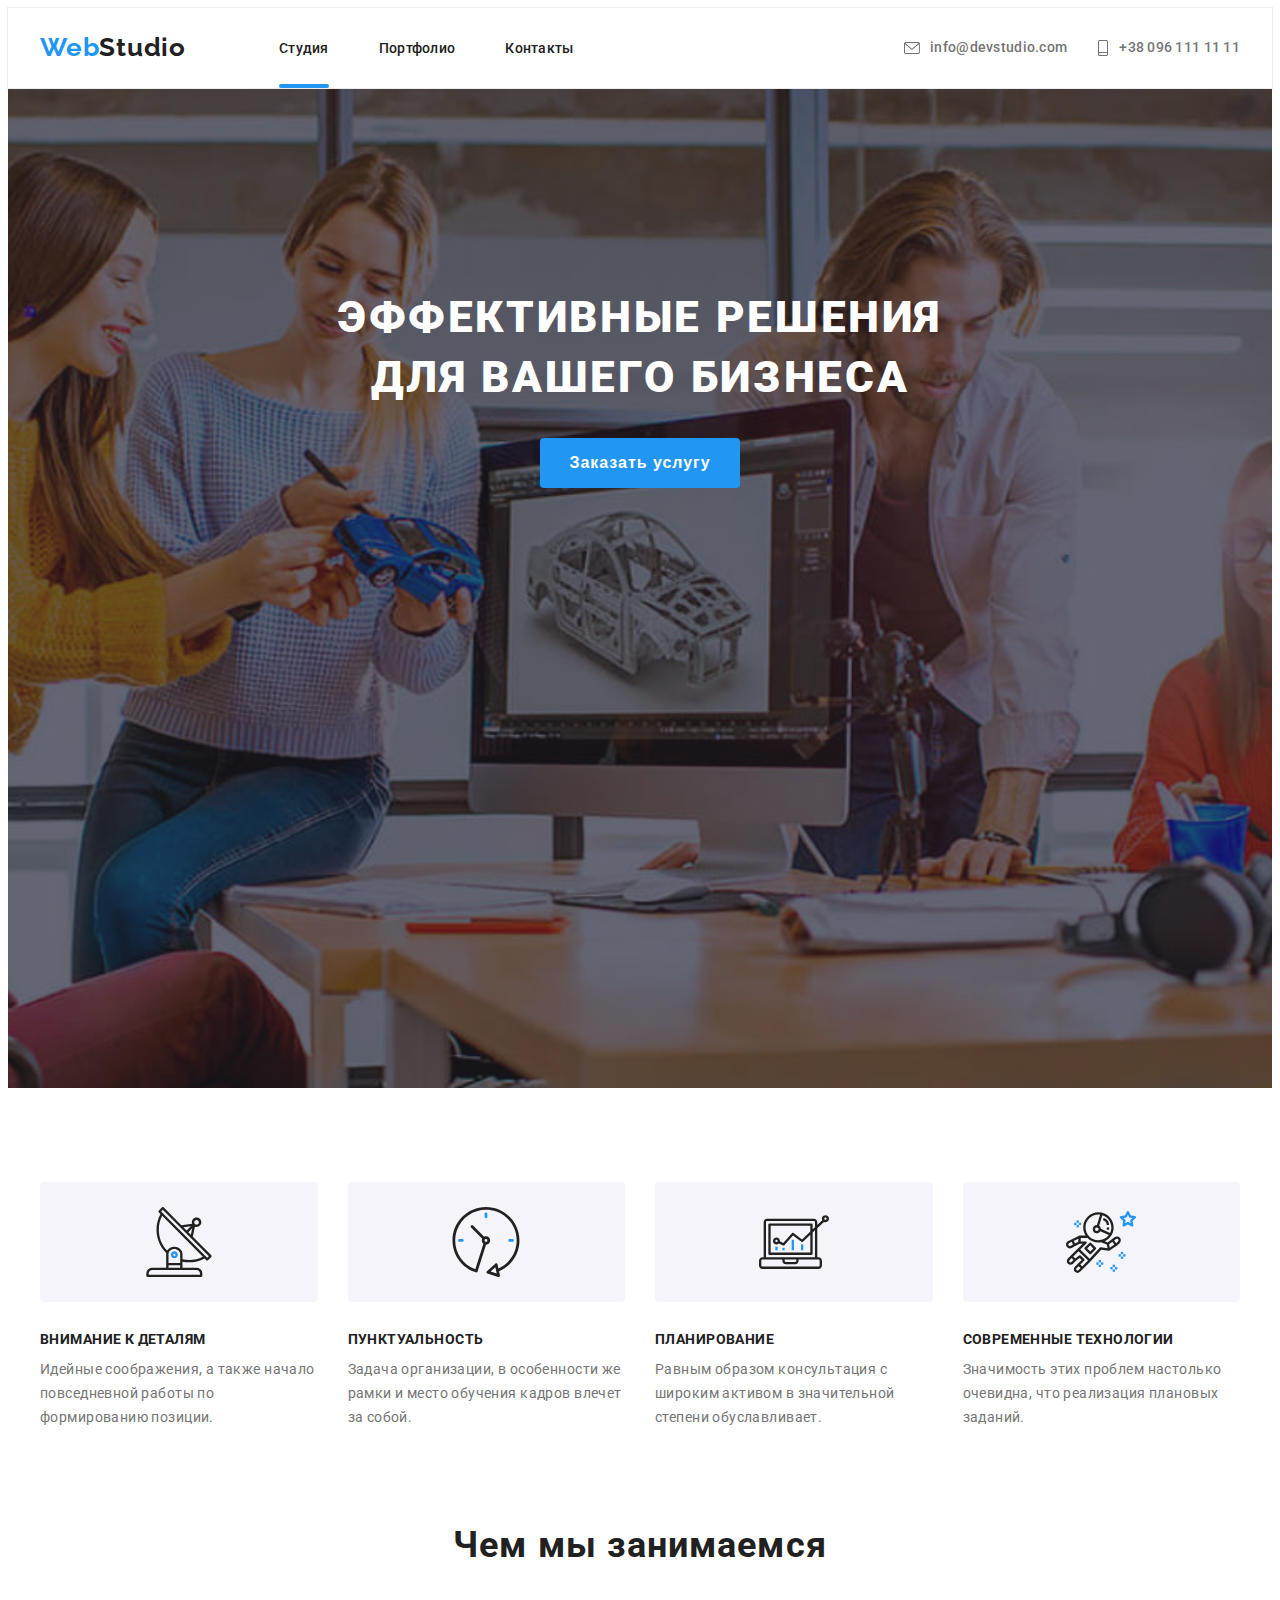
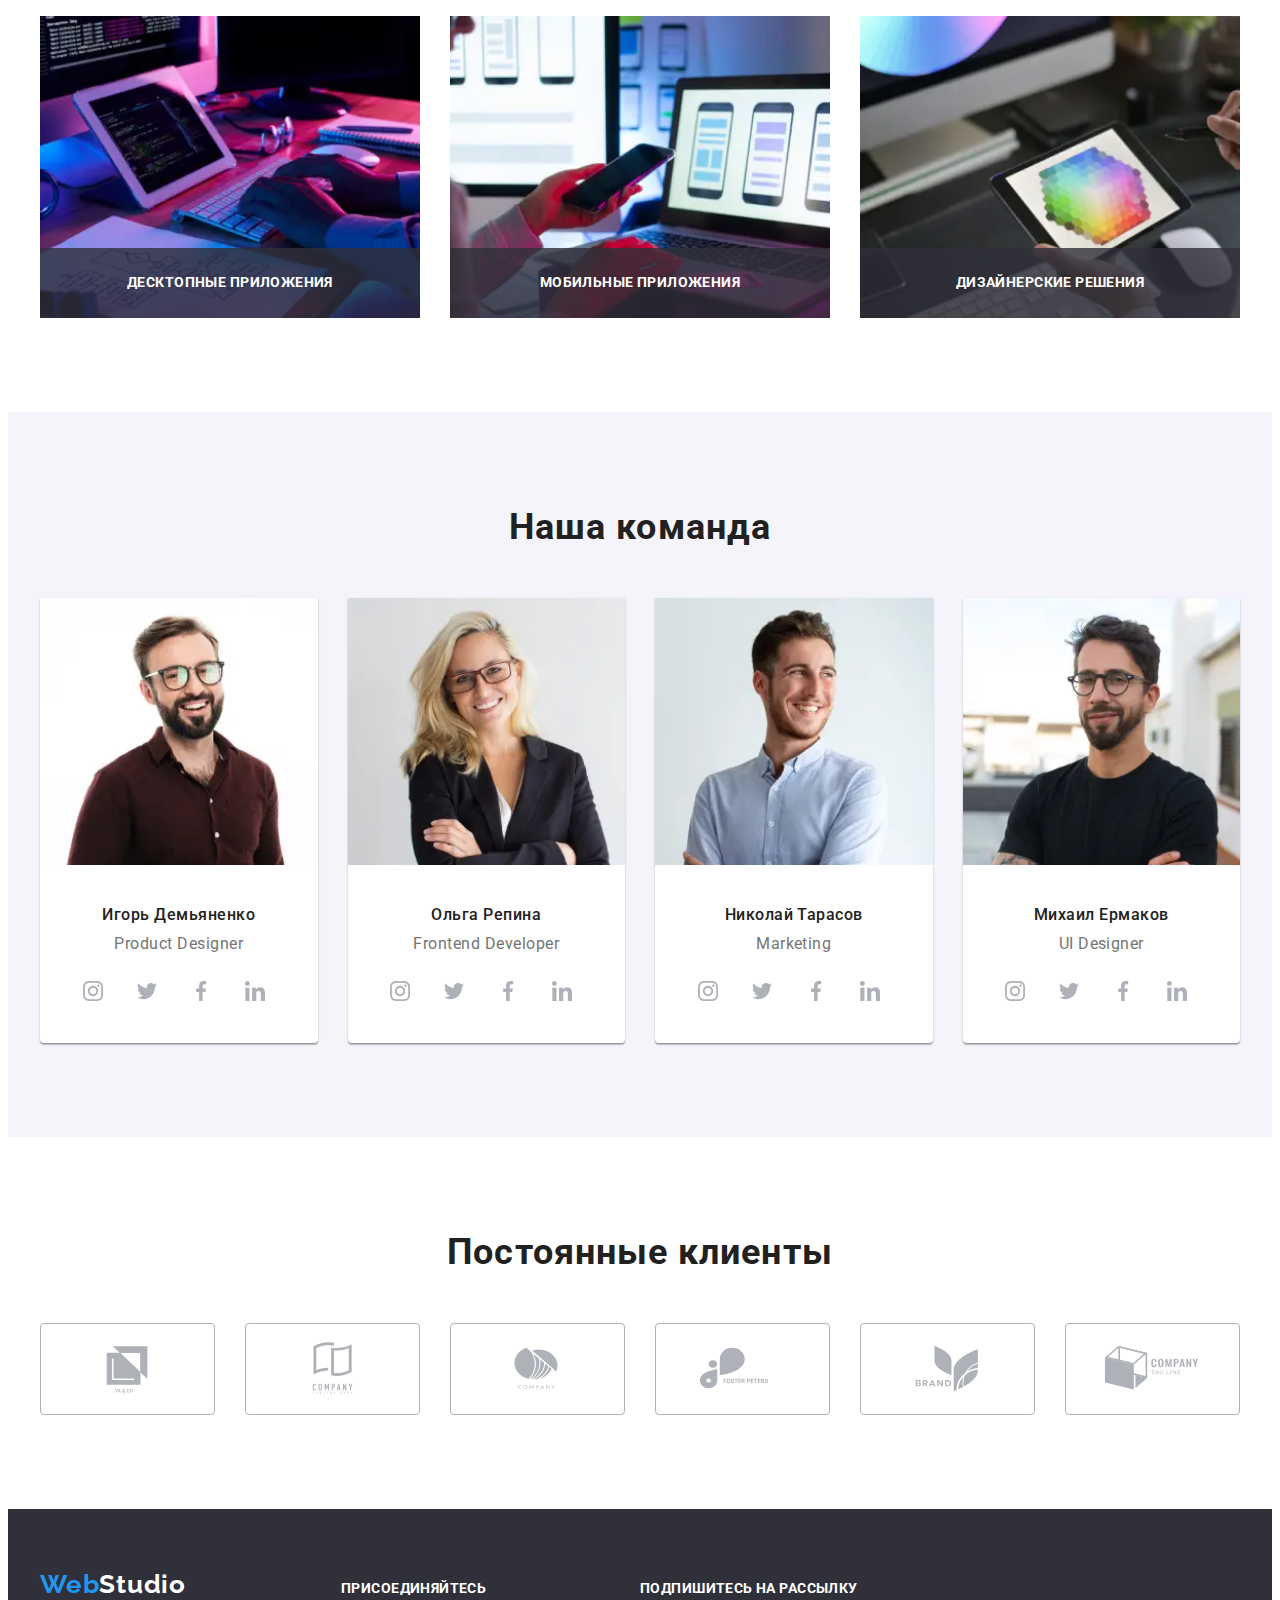
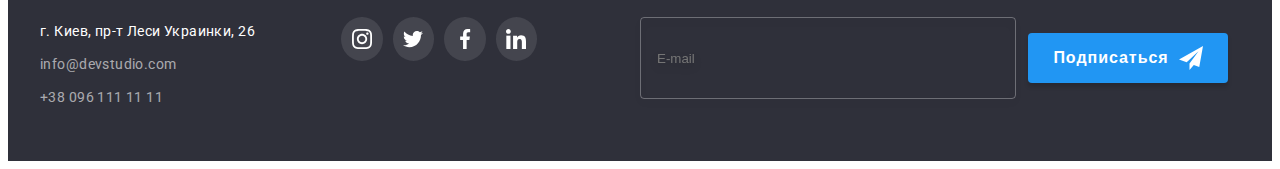
==== commit 74192d8d: "Add HW-8" ====
--- a/index.html
+++ b/index.html
@@ -122,7 +122,7 @@
     </section>
 
 
-    <!-- Особенности -->
+    <!--Особенности-->
     <section class="section">
       <div class="container">
         <h2 class="visually-hidden">Особенности</h2>
@@ -187,19 +187,46 @@
         <ul class="work-list list">
           <li class="work-list-item">
             <div class="work-item-wrap overlay">
-              <img class="work-item-img" src="./images/box_1.jpg" alt="Руки на клавиатуре" width="370" />
+              <picture>
+                <source media="(min-width: 1200px)" srcset="
+                  ./images/features/features-1-desktop.webp    1x,
+                  ./images/features/features-1-desktop.webp 2x
+                  " type="image/webp" />
+                <source media="(min-width: 1200px)" srcset="
+                    ./images/features/features-1-desktop.jpg    1x,
+                    ./images/features/features-1-desktop@2x.jpg 2x" />
+                <img class="" src="#" alt="Руки на клавиатуре" loading="lazy">
+              </picture>
               <p class="work-item-text">Десктопные приложения</p>
             </div>
           </li>
           <li class="work-list-item">
             <div class="work-item-wrap overlay">
-              <img class="work-item-img" src="./images/box_2.jpg" alt="Руки со смартфоном" width="370" />
+              <picture>
+                <source media="(min-width: 1200px)" srcset="
+                  ./images/features/features-2-desktop.webp    1x,
+                  ./images/features/features-2-desktop.webp 2x
+                  " type="image/webp" />
+                <source media="(min-width: 1200px)" srcset="
+                  ./images/features/features-2-desktop.jpg    1x,
+                  ./images/features/features-2-desktop@2x.jpg 2x" />
+                <img class="" src="#" alt="Руки со смартфоном" loading="lazy">
+              </picture>
               <p class="work-item-text">Мобильные приложения</p>
             </div>
           </li>
           <li class="work-list-item">
             <div class="work-item-wrap overlay">
-              <img class="work-item-img" src="./images/box_3.jpg" alt="Руки с планшетом" width="370" />
+              <picture>
+                <source media="(min-width: 1200px)" srcset="
+                  ./images/features/features-3-desktop.webp    1x,
+                  ./images/features/features-3-desktop.webp 2x
+                  " type="image/webp" />
+                <source media="(min-width: 1200px)" srcset="
+                  ./images/features/features-3-desktop.jpg    1x,
+                  ./images/features/features-3-desktop@2x.jpg 2x" />
+                <img class="" src="#" alt="Руки с планшетом" loading="lazy">
+              </picture>
               <p class="work-item-text">Дизайнерские решения</p>
             </div>
           </li>
@@ -213,7 +240,30 @@
         <h2 class="section-title">Наша команда</h2>
         <ul class="team list">
           <li class="team-item team-item-bg">
-            <img src="./images/product_designer.jpg" alt="Product designer" width="270" />
+            <picture>
+              <source media="(min-width: 1200px)" srcset="
+               ./images/team/team-1-desktop.webp    1x,
+               ./images/team/team-1-desktop@2x.webp 2x
+                " type="image/webp" />
+              <source media="(min-width: 1200px)" srcset="
+               ./images/team/team-1-tablet.jpg    1x,
+               ./images/team/team-1-tablet@2x.jpg 2x" />
+              <source media="(min-width: 768px)" srcset="
+                ./images/team/team-1-tablet.webp    1x,
+                ./images/team/team-1-tablet@2x.webp 2x
+                " type="image/webp" />
+              <source media="(min-width: 768px)" srcset="
+                ./images/team/team-1-tablet.jpg    1x,
+                ./images/team/team-1-tablet@2x.jpg 2x" />
+              <source media="(min-width: 180px)" srcset="
+               ./images/team/team-1.webp    1x,
+               ./images/team/team-1@2x.webp 2x
+                " type="image/webp" />
+              <source media="(min-width: 180px)" srcset="
+               ./images/team/team-1.jpg    1x,
+               ./images/team/team-1@2x.jpg 2x" />
+              <img class="" src="#" alt="Product Designer Игорь Демьяненко" loading="lazy">
+            </picture>
             <div class="team-item-container">
               <h3 class="team-title">Игорь Демьяненко</h3>
               <p class="team-text" lang="en">Product Designer</p>
@@ -250,7 +300,30 @@
             </div>
           </li>
           <li class="team-item team-item-bg">
-            <img src="./images/frontend_developer.jpg" alt="Frontend developer" width="270" />
+            <picture>
+              <source media="(min-width: 1200px)" srcset="
+                ./images/team/team-2-desktop.webp    1x,
+                ./images/team/team-2-desktop@2x.webp 2x
+                " type="image/webp" />
+              <source media="(min-width: 1200px)" srcset="
+                ./images/team/team-2-tablet.jpg    1x,
+                ./images/team/team-2-tablet@2x.jpg 2x" />
+              <source media="(min-width: 768px)" srcset="
+                ./images/team/team-2-tablet.webp    1x,
+                ./images/team/team-2-tablet@2x.webp 2x
+                " type="image/webp" />
+              <source media="(min-width: 768px)" srcset="
+                ./images/team/team-2-tablet.jpg    1x,
+                ./images/team/team-2-tablet@2x.jpg 2x" />
+              <source media="(min-width: 180px)" srcset="
+                ./images/team/team-2.webp    1x,
+                ./images/team/team-2@2x.webp 2x
+                " type="image/webp" />
+              <source media="(min-width: 180px)" srcset="
+                ./images/team/team-2.jpg    1x,
+                ./images/team/team-2@2x.jpg 2x" />
+              <img class="" src="#" alt="Frontend Developer Ольга Репина" loading="lazy">
+            </picture>
             <div class="team-item-container">
               <h3 class="team-title">Ольга Репина</h3>
               <p class="team-text" lang="en">Frontend Developer</p>
@@ -287,7 +360,30 @@
             </div>
           </li>
           <li class="team-item team-item-bg">
-            <img src="./images/marketing.jpg" alt="Marketing" width="270" />
+            <picture>
+              <source media="(min-width: 1200px)" srcset="
+                ./images/team/team-3-desktop.webp    1x,
+                ./images/team/team-3-desktop@2x.webp 2x
+                " type="image/webp" />
+              <source media="(min-width: 1200px)" srcset="
+                ./images/team/team-3-tablet.jpg    1x,
+                ./images/team/team-3-tablet@2x.jpg 2x" />
+              <source media="(min-width: 768px)" srcset="
+                ./images/team/team-3-tablet.webp    1x,
+                ./images/team/team-3-tablet@2x.webp 2x
+                " type="image/webp" />
+              <source media="(min-width: 768px)" srcset="
+                ./images/team/team-3-tablet.jpg    1x,
+                ./images/team/team-3-tablet@2x.jpg 2x" />
+              <source media="(min-width: 180px)" srcset="
+                ./images/team/team-3.webp    1x,
+                ./images/team/team-3@2x.webp 2x
+                " type="image/webp" />
+              <source media="(min-width: 180px)" srcset="
+                ./images/team/team-3.jpg    1x,
+                ./images/team/team-3@2x.jpg 2x" />
+              <img class="" src="#" alt="Marketing Николай Тарасов" loading="lazy">
+            </picture>
             <div class="team-item-container">
               <h3 class="team-title">Николай Тарасов</h3>
               <p class="team-text" lang="en">Marketing</p>
@@ -324,7 +420,30 @@
             </div>
           </li>
           <li class="team-item team-item-bg">
-            <img src="./images/ui_designer.jpg" alt="UI designer" width="270" />
+            <picture>
+              <source media="(min-width: 1200px)" srcset="
+              ./images/team/team-4-desktop.webp    1x,
+              ./images/team/team-4-desktop@2x.webp 2x
+              " type="image/webp" />
+              <source media="(min-width: 1200px)" srcset="
+              ./images/team/team-4-tablet.jpg    1x,
+              ./images/team/team-4-tablet@2x.jpg 2x" />
+              <source media="(min-width: 768px)" srcset="
+              ./images/team/team-4-tablet.webp    1x,
+              ./images/team/team-4-tablet@2x.webp 2x
+              " type="image/webp" />
+              <source media="(min-width: 768px)" srcset="
+              ./images/team/team-4-tablet.jpg    1x,
+              ./images/team/team-4-tablet@2x.jpg 2x" />
+              <source media="(min-width: 180px)" srcset="
+              ./images/team/team-4.webp    1x,
+              ./images/team/team-4@2x.webp 2x
+              " type="image/webp" />
+              <source media="(min-width: 180px)" srcset="
+              ./images/team/team-4.jpg    1x,
+              ./images/team/team-4@2x.jpg 2x" />
+              <img class="" src="#" alt="UI Designer Михаил Ермаков" loading="lazy">
+            </picture>
             <div class="team-item-container">
               <h3 class="team-title">Михаил Ермаков</h3>
               <p class="team-text" lang="en">UI Designer</p>
--- a/css/main.min.css
+++ b/css/main.min.css
@@ -1,2 +1,2 @@
-:root{--primary-text-color: #212121;--secondary-text-color: #757575;--primary-title-color: #ffffff;--primary-accent-color: #18a0fb;--secondary-accent-color: #2196f3;--primary_bg_color: #2f303a;--secondary-bg-color: #ffffff;--third-bg-color: #f5f4fa}.visually-hidden{position:absolute;white-space:nowrap;width:1px;height:1px;overflow:hidden;border:0;padding:0;clip:rect(0 0 0 0);clip-path:inset(50%);margin:-1px}body{font-family:Roboto, sans-serif;color:var(--primary-text-color)}p,h1,h2,h3,h4,h5,h6{margin:0}ul{margin:0;padding:0}button{cursor:pointer}img{display:block;width:100%;height:auto}.list{list-style:none}.link{text-decoration:none}.container{padding-left:15px;padding-right:15px;margin:0 auto;align-items:center;margin-left:auto;margin-right:auto}@media screen and (min-width: 480px){.container{width:480px}}@media screen and (min-width: 768px){.container{width:768px}}@media screen and (min-width: 1200px){.container{width:1200px}}.section{padding-top:60px;padding-bottom:60px}@media screen and (min-width: 1200px){.section{padding-top:94px;padding-bottom:94px}}.section-title{margin-bottom:50px;font-size:36px;font-weight:700px;line-height:1.17;letter-spacing:.03em;text-align:center}@media screen and (min-width: 480px){.section-title{margin-bottom:30px;font-size:28px;font-weight:700;line-height:1.17;letter-spacing:.03em}}@media screen and (min-width: 1200px){.section-title{margin-bottom:50px;font-size:36px;font-weight:700;line-height:1.17;letter-spacing:.03em}}.header__logo{padding-top:16px;padding-bottom:16px;display:flex;font-family:Raleway, sans-serif;font-size:26px;font-weight:700;line-height:1.19;letter-spacing:.03em;color:var(--primary-text-color);text-decoration:none}@media screen and (min-width: 768px){.header__logo{margin-right:88px;padding-top:24px;padding-bottom:25px}}@media screen and (min-width: 1200px){.header__logo{margin-right:93px}}.header__logo-web{font-family:Raleway, sans-serif;font-size:26px;font-weight:700;line-height:1.19;letter-spacing:.03em;color:var(--secondary-accent-color);text-decoration:none}.mobile-menu__btn-open,.mobile-menu__btn-close{background-color:transparent;border:none;padding:0;line-height:0;position:absolute;top:10px;right:15px}@media screen and (max-width: 480px){.mobile-menu__btn-open,.mobile-menu__btn-close{display:block}}@media screen and (min-width: 768px){.mobile-menu__btn-open,.mobile-menu__btn-close{display:none}}.mobile-menu__btn-icon,.mobile-menu__btn-close-icon{width:40px;height:40px}.mobile-menu__btn-icon:hover,.mobile-menu__btn-icon:focus,.mobile-menu__btn-close-icon:hover,.mobile-menu__btn-close-icon:focus{fill:var(--secondary-accent-color)}.mobile-menu{position:fixed;top:0;left:0;z-index:100;width:100vw;height:100vh;background-color:var(--secondary-bg-color);transition:transform 250ms cubic-bezier(0.4, 0, 0.2, 1);overflow:hidden}.mobile-menu.is-hidden{opacity:0;visibility:hidden;pointer-events:none}.mobile-menu__container{display:flex;flex-direction:column;justify-content:space-between;height:100vh;padding:48px 40px}.mobile-menu__nav_item:not(:last-child){margin-bottom:32px}.mobile-menu__link{font-size:40px;font-weight:500;line-height:1.17;letter-spacing:.02em;color:var(--primary-text-color)}.mobile-menu__link:hover,.mobile-menu__link:focus{color:var(--secondary-accent-color)}.mobile-menu__contacts_list{margin-bottom:64px}.mobile-menu__contacts_item:not(:last-child){margin-bottom:32px}.mobile-menu__contacts-tel{font-size:34px;font-weight:500;line-height:1.17;letter-spacing:.02em;color:var(--secondary-accent-color)}.mobile-menu__contacts-mail{font-size:24px;font-weight:500;line-height:1.17;letter-spacing:.02em;color:var(--secondary-text-color)}.mobile-menu__social_list{display:flex}.mobile-menu__social_item:not(:last-child){padding-right:10px;border-right:1px solid rgba(33,33,33,0.2);margin-right:10px}.mobile-menu__social_link{font-size:18px;font-weight:500;line-height:1.22;letter-spacing:.02em;color:var(--secondary-accent-color)}.social-list{display:flex;justify-content:center}.social-item{width:44px;height:44px;margin-right:10px}.social-item :last-child{margin-right:0}.social-link{width:100%;height:100%;background-color:#fffff;border-radius:50%;display:flex;align-items:center;justify-content:center;transition:background-color 250ms cubic-bezier(0.4, 0, 0.2, 1)}.social-link:hover,.social-link:focus{background-color:var(--secondary-accent-color)}.social-icon{fill:#afb1b8;transition:fill 250ms cubic-bezier(0.4, 0, 0.2, 1)}.social-link:hover .social-icon,.social-link:focus .social-icon{fill:var(--secondary-bg-color)}.footer-logo{display:block;margin-bottom:20px;font-family:Raleway, sans-serif;font-size:26px;font-weight:700;line-height:1.19;letter-spacing:.03em;text-decoration:none}.footer-logo .web{color:var(--secondary-accent-color)}.footer-logo .studio{color:#ffffff}@media screen and (min-width: 480px){.footer-contacts{margin-bottom:60px}}@media screen and (min-width: 768px){.footer-contacts{width:231px;height:81px;margin-bottom:0}}.address-link{display:block;font-size:14px;font-weight:400;line-height:1.71;letter-spacing:.03em;font-style:normal;color:var(--primary-title-color);margin-bottom:9px}.mail-footer,.tel-footer{display:block;margin-bottom:9px;font-size:14px;font-weight:400;line-height:1.71;letter-spacing:.03em;color:rgba(255,255,255,0.6)}.footer-title{margin-bottom:20px;font-size:14px;font-weight:700;line-height:1.14;letter-spacing:.03em;text-transform:uppercase;color:var(--primary-title-color)}@media screen and (min-width: 480px){.footer-social{margin-bottom:60px}}@media screen and (min-width: 768px){.footer-social{width:206px;margin-left:70px;margin-bottom:0}}.footer-social-list{display:flex;justify-content:center;align-items:center}.footer-social-item{display:flex;width:44px;height:44px;margin-right:10px;fill:10%}.footer-social-link{display:flex;justify-content:center;align-items:center;width:100%;height:100%;background-color:rgba(255,255,255,0.1);border-radius:50%;transition:background-color 250ms cubic-bezier(0.4, 0, 0.2, 1)}.footer-social-link:hover,.footer-social-link:focus{background-color:var(--secondary-accent-color);fill:var(--secondary-accent-color)}.footer-social-link:not(:last-child){margin-right:10px}.footer-social-icon{fill:var(--secondary-bg-color);transition:fill 250ms cubic-bezier(0.4, 0, 0.2, 1)}@media screen and (min-width: 1200px){.footer-subscribe{margin-left:93px}}@media screen and (min-width: 1200px){.subscribe-form{display:flex;align-items:center;justify-content:center}}.subscribe-input{padding:15px 0 15px 16px;width:100%;height:50px;color:var(--primary-title-color);border:1px solid rgba(255,255,255,0.3);filter:drop-shadow(0px 4px 4px rgba(0,0,0,0.15));border-radius:4px;background-color:rgba(33,150,243,0)}@media screen and (min-width: 480px){.subscribe-input{margin-bottom:20px}}@media screen and (min-width: 768px){.subscribe-input{width:450px}}@media screen and (min-width: 1200px){.subscribe-input{width:358px;margin-bottom:0}}.subscribe-submit-btn{width:200px;height:50px;background:var(--secondary-accent-color);box-shadow:0px 4px 4px rgba(0,0,0,0.15);border-radius:4px;border:none;font-size:16px;font-weight:700;line-height:1.87;letter-spacing:.06em;color:var(--primary-title-color);transition:background-color 250ms cubic-bezier(0.4, 0, 0.2, 1)}.subscribe-submit-btn:hover{background-color:var(--primary-accent-color)}@media screen and (min-width: 786px){.subscribe-submit-btn{margin-left:12px}}@media screen and (min-width: 1200px){.subscribe-submit-btn{display:flex;align-items:center;justify-content:center}}.subscribe-icon-submit-btn{margin-left:10px}@media screen and (min-width: 480px){.subscribe-icon-submit-btn{display:inline-block;vertical-align:middle}}.backdrop{width:100%;height:100%;background-color:rgba(0,0,0,0.2);position:fixed;top:0;left:0;transition:background-color 250ms cubic-bezier(0.4, 0, 0.2, 1) opacity 250ms cubic-bezier(0.4, 0, 0.2, 1) visibility 250ms cubic-bezier(0.4, 0, 0.2, 1)}.is-hidden{visibility:hidden;opacity:0;pointer-events:none}.modal{width:528px;min-height:581px;background-color:#fff;border-radius:4px;position:absolute;top:50%;left:50%;box-shadow:0px 1px 3px rgba(0,0,0,0.12),0px 1px 1px rgba(0,0,0,0.14),0px 2px 1px rgba(0,0,0,0.2);border-radius:4px;transform:translate(-50%, -50%) scale(1);transition:transform 250ms cubic-bezier(0.4, 0, 0.2, 1)}@media screen and (max-width: 1199px){.modal{width:450px;min-height:609px}}.backdrop.is-hidden .modal{transform:translate(-50%, -50%) scale(0.1);transition:transform 250ms cubic-bezier(0.4, 0, 0.2, 1)}.modal-btn{width:30px;height:30px;background-color:var(--secondary-bg-color);border:1px solid rgba(0,0,0,0.1);border-radius:50%;position:absolute;top:8px;right:8px;display:flex;justify-content:center;align-items:center}.modal-btn:hover,.modal-btn:focus{fill:var(--secondary-accent-color)}.modal-form{padding:40px}.modal-form-title{margin-bottom:12px;font-size:20px;font-weight:700;line-height:1.15;letter-spacing:.03em;text-align:center;color:var(--primary-text-color)}.modal-form-field-wrap{position:relative;display:block}.modal-form-field{font-size:12px;font-weight:400;line-height:1.17;letter-spacing:.01em;color:var(--secondary-text-color)}.modal-form-input{display:block;width:100%;height:40px;padding-left:42px;margin-bottom:10px;border:1px solid rgba(33,33,33,0.2);border-radius:4px}.modal-form-input:focus{border:1px solid var(--secondary-accent-color);outline:none}.icon-modal-form{position:absolute;top:50%;left:12px}.modal-form-input:focus+.icon-modal-form{fill:var(--secondary-accent-color);outline:none}.modal-form-message{padding:12px 16px;margin-bottom:20px;width:100%;height:120px;border:1px solid rgba(33,33,33,0.2);border-radius:4px;resize:none}.modal-form-message:focus{border:1px solid var(--secondary-accent-color);outline:none}.modal-form-message::placeholder{font-size:12px;font-weight:400;line-height:1.17;letter-spacing:.01em;color:rgba(117,117,117,0.5)}.modal-checkbox{display:flex;justify-content:center;align-items:center}.check-box{display:flex;align-items:center;justify-content:center;margin-bottom:30px;font-size:14px;font-weight:400;line-height:1.71;letter-spacing:.03em;color:var(--secondary-text-color)}.check-box::before{display:block;content:"";margin-right:8px;width:16px;height:15px;background-image:url("../images/icon-off.svg")}@media screen and (max-width: 1199px){.check-box{font-size:12px;font-weight:400;line-height:1.17;letter-spacing:.03em}}@media screen and (min-width: 1200px){.check-box{font-size:14px;font-weight:400;line-height:1.71;letter-spacing:.03em}}.modal-check:checked+.check-box::before{background-image:url("../images/icon-check.svg");background-size:contain;background-color:transparent;background-origin:border-box}.modal-check:focus+.check-box::before{outline:1px solid var(--primary-text-color)}.policy-anchor{display:inline-block;font-size:14px;font-weight:400px;line-height:1.71;letter-spacing:.03em;text-decoration-line:underline;color:var(--secondary-accent-color)}@media screen and (max-width: 1199px){.policy-anchor{font-size:12px;font-weight:400;line-height:1.17;letter-spacing:.03em}}@media screen and (min-width: 1200px){.policy-anchor{font-size:14px;font-weight:400;line-height:1.71;letter-spacing:.03em}}.checkbox-btn{display:block;margin:0 auto;width:200px;height:50px;font-size:16px;font-weight:700px;line-height:1.87;letter-spacing:.06em;color:var(--primary-title-color);background-color:var(--secondary-accent-color);border:none;box-shadow:0px 4px 4px rgba(0,0,0,0.15);border-radius:4px;transition:background-color 250ms cubic-bezier(0.4, 0, 0.2, 1)}.checkbox-btn:hover{background-color:#188ce8}.header-container{display:flex}.header{outline:1px solid #ececec;width:100%}@media screen and (max-width: 479px){.header-nav{display:none}}@media screen and (min-width: 480px){.header-nav{display:none}}@media screen and (min-width: 768px){.header-nav{display:flex}}.header-nav__item:not(:last-child){margin-right:50px}.header-nav__list{display:flex}.header-nav__list .current{color:var(--primary-accent-color)}.header-nav__list .link{font-size:14px;font-weight:500;line-height:1.14;letter-spacing:.02em;color:var(--primary-text-color);text-decoration:none;transition:color 250ms cubic-bezier(0.4, 0, 0.2, 1)}.header-nav__list .link:hover{color:var(--primary-accent-color)}.header-nav__list .link:focus{color:var(--primary-accent-color)}.header-nav__link{position:relative}.header-nav__link.current::after{content:"";position:absolute;width:100%;height:4px;background-color:var(--secondary-accent-color);border-radius:2px;left:auto;bottom:0;display:block}@media screen and (min-width: 480px){.header-nav__link{padding-top:16px;padding-bottom:16px}}@media screen and (min-width: 768px){.header-nav__link{padding-top:32px;padding-bottom:32px}}@media screen and (max-width: 479px){.header-contacts__list{display:none}}@media screen and (min-width: 480px){.header-contacts__list{display:none}}@media screen and (min-width: 768px){.header-contacts__list{display:block;margin-left:auto}}@media screen and (min-width: 1200px){.header-contacts__list{display:flex;margin-left:auto}}.header-contacts__item-mail{display:flex;align-items:center;color:var(--secondary-text-color);text-decoration:none;transition:color 250ms cubic-bezier(0.4, 0, 0.2, 1)}.header-contacts__item-mail:hover{color:var(--secondary-accent-color)}.header-contacts__item-mail:focus{color:var(--secondary-accent-color)}@media screen and (min-width: 768px){.header-contacts__item-mail{margin-bottom:10px;font-size:12px;font-weight:500;line-height:1.17;letter-spacing:.02em}}@media screen and (min-width: 1200px){.header-contacts__item-mail{margin-bottom:0px;margin-right:30px;font-size:14px;font-weight:500;line-height:1.14;letter-spacing:.02em}}.icon-envelope{margin-right:10px;fill:currentColor;transition:fill 250ms cubic-bezier(0.4, 0, 0.2, 1)}.icon-envelope:hover .icon-envelope:focus{fill:var(--secondary-accent-color)}@media screen and (min-width: 768px){.icon-envelope{display:inline-block;margin-right:8px;width:14px;height:10px}}@media screen and (min-width: 1200px){.icon-envelope{display:flex;align-items:center;margin-right:10px;width:16px;height:12px}}.header-contacts__item-tel{display:flex;align-items:center;color:var(--secondary-text-color);text-decoration:none;transition:color 250ms cubic-bezier(0.4, 0, 0.2, 1)}.header-contacts__item-tel:hover{color:var(--secondary-accent-color)}.header-contacts__item-tel:focus{color:var(--secondary-accent-color)}@media screen and (min-width: 768px){.header-contacts__item-tel{font-size:12px;font-weight:500;line-height:1.17;letter-spacing:.02em}}@media screen and (min-width: 1200px){.header-contacts__item-tel{font-size:14px;font-weight:500;line-height:1.14;letter-spacing:.02em}}.icon-smartphone{fill:currentColor;transition:fill 250ms cubic-bezier(0.4, 0, 0.2, 1)}.icon-smartphone:hover .icon-smartphone:focus{fill:var(--secondary-accent-color)}@media screen and (min-width: 768px){.icon-smartphone{margin-right:8px;width:10px;height:14px}}@media screen and (min-width: 1200px){.icon-smartphone{margin-right:10px;width:12px;height:16px}}.section-hero{padding-top:118px;padding-bottom:118px}@media screen and (min-width: 1200px){.section-hero{padding-top:200px;padding-bottom:200px}}.hero-bg{max-width:1600px;margin-left:auto;margin-right:auto;background-image:linear-gradient(rgba(47,48,58,0.4), rgba(47,48,58,0.4)),url("../images/hero_bg_studio.jpg");background-repeat:no-repeat;background-position:center;background-size:cover}.hero-title{text-align:center;text-transform:uppercase;color:var(--primary-title-color)}@media screen and (min-width: 480px){.hero-title{margin:0 auto 30px;width:360px;font-size:26px;font-weight:900;line-height:1.62;letter-spacing:.06em}}@media screen and (min-width: 1200px){.hero-title{width:696px;font-size:44px;font-weight:900;line-height:1.36;letter-spacing:.06em}}.hero-btn{display:block;margin:0 auto;font-size:16px;font-weight:700;line-height:1.87;letter-spacing:.06em;color:var(--primary-title-color);min-width:200px;min-height:50px;background-color:var(--secondary-accent-color);border-radius:4px;border-style:none;cursor:pointer;transition:background-color 250ms cubic-bezier(0.4, 0, 0.2, 1),box-shadow 250ms cubic-bezier(0.4, 0, 0.2, 1)}.hero-btn:hover{background-color:var(--primary-accent-color);box-shadow:0px 4px 4px rgba(0,0,0,0.15);cursor:pointer}.features{margin-bottom:-30px}@media screen and (min-width: 768px){.features{display:flex;flex-wrap:wrap;margin-left:-30px}}@media screen and (min-width: 768px){.features-item{flex-basis:calc(100% / 2 - 30px);margin-left:30px}}@media screen and (min-width: 1200px){.features-item{flex-basis:calc(100% / 4 - 30px);margin-left:30px}}.features-icon-bg{display:flex;align-items:center;justify-content:center;flex-basis:calc(100% / 4 - 30px);margin-bottom:30px;width:100%;height:120px;background:var(--third-bg-color);border-radius:4px}.features-title{margin-bottom:10px;font-size:14px;font-weight:700;line-height:1.14;letter-spacing:.03em;text-transform:uppercase;text-align:center;color:var(--secondary-title-color)}@media screen and (min-width: 768px){.features-title{text-align:left}}.features-text{margin-bottom:30px;font-size:14px;font-weight:400;line-height:1.71;letter-spacing:.03em;color:var(--secondary-text-color)}.work-section-hidden{display:none}@media screen and (min-width: 1200px){.work-section-hidden{display:block}}.work-section{padding-top:0}.work-list{display:flex;margin-left:-30px}.work-list-item{flex-basis:calc(100% / 3 - 30px);margin-left:30px}.work-item-wrap{position:relative}.work-item-text{width:100%;height:70px;background-color:rgba(47,48,58,0.8);font-size:14px;font-weight:700;line-height:1.14;letter-spacing:.03em;display:flex;justify-content:center;align-items:center;text-transform:uppercase;color:var(--primary-title-color);position:absolute;bottom:0px}.team{margin-bottom:-30px}@media screen and (min-width: 768px){.team{display:flex;flex-wrap:wrap;margin-left:-30px}}.team-bg{background:var(--third-bg-color)}.team-item{width:100%;margin-bottom:30px}@media screen and (min-width: 768px){.team-item{flex-basis:calc(100% / 2 - 30px);margin-left:30px}}@media screen and (min-width: 1200px){.team-item{flex-basis:calc(100% / 4 - 30px);margin-left:30px}}.team-item-container{padding-top:30px;padding-bottom:30px;text-align:center}.team-item-bg{background:var(--secondary-bg-color);box-shadow:0px 1px 3px rgba(0,0,0,0.12),0px 1px 1px rgba(0,0,0,0.14),0px 2px 1px rgba(0,0,0,0.2);border-radius:0px 0px 4px 4px}.team-title{margin-top:30px;margin:10px;font-size:16px;font-weight:500;line-height:1.19;letter-spacing:.03em}.team-text{font-size:16px;font-weight:400;line-height:1.19;letter-spacing:.03em;color:var(--secondary-text-color);margin-bottom:16px}.clients-list{display:flex;flex-wrap:wrap;margin-left:-30px;margin-bottom:-30px;align-items:center;justify-content:center}.clients-list-item{flex-basis:calc(100% / 2 - 30px);margin-left:30px;margin-bottom:30px}@media screen and (min-width: 768px){.clients-list-item{flex-basis:calc(100% / 3 - 30px)}}@media screen and (min-width: 1200px){.clients-list-item{flex-basis:calc(100% / 6 - 30px)}}.clients-icon{fill:#afb1b8;transition:fill 250ms cubic-bezier(0.4, 0, 0.2, 1)}.clients-link:hover .clients-icon,.clients-link:focus .clients-icon{fill:var(--secondary-accent-color)}.clients-link{display:flex;align-items:center;justify-content:center;height:92px;border:1px solid #afb1b8;box-sizing:border-box;border-radius:4px;transition:border 250ms cubic-bezier(0.4, 0, 0.2, 1),fill 250ms cubic-bezier(0.4, 0, 0.2, 1)}.clients-link:hover,.clients-link:focus{border:1px solid var(--secondary-accent-color)}.section-footer{padding-top:60px;padding-bottom:60px;background-color:var(--primary_bg_color)}@media screen and (min-width: 480px){.footer-container{text-align:center}}@media screen and (min-width: 1200px){.footer-container{display:flex;align-items:baseline;text-align:left}}@media screen and (min-width: 768px){.footer-container-tablet{display:flex;align-items:baseline;justify-content:space-around;margin-bottom:60px}}.filter{display:flex;flex-wrap:wrap;margin-bottom:40px;margin-right:auto}@media screen and (min-width: 768px){.filter{display:flex;justify-content:center;margin-bottom:50px}}@media screen and (min-width: 1200px){.filter{display:flex;justify-content:center;margin-bottom:50px}}.filter-item:not(:last-child){margin-right:8px}.btn{padding:6px 22px;font-size:16px;font-weight:500;line-height:1.63;letter-spacing:.03em;text-align:center;color:var(--primary-text-color);background-color:var(--third-bg-color);border-radius:4px;border-style:none;transition:color 250ms cubic-bezier(0.4, 0, 0.2, 1),background-color 250ms cubic-bezier(0.4, 0, 0.2, 1),box-shadow 250ms cubic-bezier(0.4, 0, 0.2, 1)}.btn:hover{font-size:16px;font-weight:500;line-height:1.63;letter-spacing:.03em;text-align:center;color:var(--primary-title-color);background-color:var(--primary-accent-color);border-radius:4px;box-shadow:0px 3px 1px rgba(0,0,0,0.1),0px 1px 2px rgba(0,0,0,0.08),0px 2px 2px rgba(0,0,0,0.12);cursor:pointer}.btn:focus{font-size:16px;font-weight:500;line-height:1.63;letter-spacing:.03em;text-align:center;color:var(--primary-title-color);background-color:var(--primary-accent-color);border-radius:4px;box-shadow:0px 3px 1px rgba(0,0,0,0.1),0px 1px 2px rgba(0,0,0,0.08),0px 2px 2px rgba(0,0,0,0.12);cursor:pointer}@media screen and (min-width: 480px){.btn{margin-bottom:15px}}@media screen and (min-width: 768px){.portfolio-list{display:flex;flex-wrap:wrap;margin-left:-30px;margin-bottom:-30px}}@media screen and (min-width: 1200px){.portfolio-list{display:flex;flex-wrap:wrap;margin-left:-30px;margin-bottom:-30px}}.portfolio-item-container{padding:20px 24px}.portfolio-item{flex-basis:calc(100% / 2 - 30px);margin-bottom:30px;background:#ffffff;border:1px solid #eeeeee;box-sizing:border-box}.portfolio-item:hover{flex-basis:calc(100% / 2 - 30px);background-color:var(--secondary-bg-color);border:1px solid #eeeeee;box-sizing:border-box;box-shadow:0px 1px 1px rgba(0,0,0,0.12),0px 4px 4px rgba(0,0,0,0.06),1px 4px 6px rgba(0,0,0,0.16);cursor:pointer}@media screen and (min-width: 768px){.portfolio-item{margin-left:30px}}@media screen and (min-width: 1200px){.portfolio-item{flex-basis:calc(100% / 3 - 30px);margin-bottom:30px;background:#ffffff;border:1px solid #eeeeee;box-sizing:border-box}.portfolio-item:hover{flex-basis:calc(100% / 3 - 30px);background-color:var(--secondary-bg-color);border:1px solid #eeeeee;box-sizing:border-box;box-shadow:0px 1px 1px rgba(0,0,0,0.12),0px 4px 4px rgba(0,0,0,0.06),1px 4px 6px rgba(0,0,0,0.16);cursor:pointer}}.portfolio-item-wrap{position:relative;overflow:hidden}.portfolio-item-description{position:absolute;top:100%;left:0;color:var(--primary-title-color);font-size:18px;font-weight:400;line-height:1.56;letter-spacing:.03em;background-color:rgba(33,150,243,0.9);padding:63px 24px;height:100%;transition:transform 250ms cubic-bezier(0.4, 0, 0.2, 1),background-color 250ms cubic-bezier(0.4, 0, 0.2, 1),box-shadow 250ms cubic-bezier(0.4, 0, 0.2, 1)}.portfolio-item:hover .portfolio-item-description{transform:translateY(-100%)}.title{font-size:18px;font-weight:700;line-height:2;letter-spacing:.06em;color:var(--primary-text-color)}.text{font-size:16px;font-weight:400;line-height:1.88;letter-spacing:.03em;color:var(--secondary-text-color)}
+:root{--primary-text-color: #212121;--secondary-text-color: #757575;--primary-title-color: #ffffff;--primary-accent-color: #18a0fb;--secondary-accent-color: #2196f3;--primary_bg_color: #2f303a;--secondary-bg-color: #ffffff;--third-bg-color: #f5f4fa}.visually-hidden{position:absolute;white-space:nowrap;width:1px;height:1px;overflow:hidden;border:0;padding:0;clip:rect(0 0 0 0);clip-path:inset(50%);margin:-1px}body{font-family:Roboto, sans-serif;color:var(--primary-text-color)}p,h1,h2,h3,h4,h5,h6{margin:0}ul{margin:0;padding:0}button{cursor:pointer}img{display:block;width:100%;height:auto}.list{list-style:none}.link{text-decoration:none}.container{padding-left:15px;padding-right:15px;margin:0 auto;align-items:center;margin-left:auto;margin-right:auto}@media screen and (min-width: 480px){.container{width:480px}}@media screen and (min-width: 768px){.container{width:768px}}@media screen and (min-width: 1200px){.container{width:1200px}}.section{padding-top:60px;padding-bottom:60px}@media screen and (min-width: 1200px){.section{padding-top:94px;padding-bottom:94px}}.section-title{font-size:36px;font-weight:700px;line-height:1.17;letter-spacing:.03em;text-align:center}@media screen and (max-width: 479px){.section-title{margin-bottom:20px;font-size:24px;font-weight:500;line-height:1.14;letter-spacing:.03em}}@media screen and (min-width: 480px){.section-title{margin-bottom:30px;font-size:28px;font-weight:700;line-height:1.17;letter-spacing:.03em}}@media screen and (min-width: 1200px){.section-title{margin-bottom:50px;font-size:36px;font-weight:700;line-height:1.17;letter-spacing:.03em}}.header__logo{padding-top:16px;padding-bottom:16px;display:flex;font-family:Raleway, sans-serif;font-size:26px;font-weight:700;line-height:1.19;letter-spacing:.03em;color:var(--primary-text-color);text-decoration:none}@media screen and (min-width: 768px){.header__logo{margin-right:88px;padding-top:24px;padding-bottom:25px}}@media screen and (min-width: 1200px){.header__logo{margin-right:93px}}.header__logo-web{font-family:Raleway, sans-serif;font-size:26px;font-weight:700;line-height:1.19;letter-spacing:.03em;color:var(--secondary-accent-color);text-decoration:none}.mobile-menu__btn-open,.mobile-menu__btn-close{background-color:transparent;border:none;padding:0;line-height:0;position:absolute;top:10px;right:15px}@media screen and (max-width: 480px){.mobile-menu__btn-open,.mobile-menu__btn-close{display:block}}@media screen and (min-width: 768px){.mobile-menu__btn-open,.mobile-menu__btn-close{display:none}}.mobile-menu__btn-icon,.mobile-menu__btn-close-icon{width:40px;height:40px;transition:fill 250ms cubic-bezier(0.4, 0, 0.2, 1)}.mobile-menu__btn-icon:hover,.mobile-menu__btn-icon:focus,.mobile-menu__btn-close-icon:hover,.mobile-menu__btn-close-icon:focus{fill:var(--secondary-accent-color)}.mobile-menu{position:fixed;top:0;left:0;z-index:100;width:100vw;height:100vh;background-color:var(--secondary-bg-color);transition:transform 250ms cubic-bezier(0.4, 0, 0.2, 1);overflow:hidden}.mobile-menu.is-hidden{opacity:0;visibility:hidden;pointer-events:none}.mobile-menu__container{display:flex;flex-direction:column;justify-content:space-between;height:100vh;padding:48px 40px}.mobile-menu__nav_item:not(:last-child){margin-bottom:32px}.mobile-menu__link{font-size:40px;font-weight:500;line-height:1.17;letter-spacing:.02em;color:var(--primary-text-color);transition:color 250ms cubic-bezier(0.4, 0, 0.2, 1)}.mobile-menu__link:hover,.mobile-menu__link:focus{color:var(--secondary-accent-color)}.mobile-menu__contacts_list{margin-bottom:64px}.mobile-menu__contacts_item:not(:last-child){margin-bottom:32px}.mobile-menu__contacts-tel{font-size:34px;font-weight:500;line-height:1.17;letter-spacing:.02em;color:var(--secondary-accent-color)}@media screen and (max-width: 479px){.mobile-menu__contacts-tel{font-size:20px;font-weight:500;line-height:1.17;letter-spacing:.02em}}.mobile-menu__contacts-mail{font-size:24px;font-weight:500;line-height:1.17;letter-spacing:.02em;color:var(--secondary-text-color)}.mobile-menu__social_list{display:flex}@media screen and (max-width: 479px){.mobile-menu__social_list{flex-wrap:wrap}}.mobile-menu__social_item:not(:last-child){padding-right:10px;border-right:1px solid rgba(33,33,33,0.2);margin-right:10px}@media screen and (max-width: 479px){.mobile-menu__social_item{margin-bottom:10px}}.mobile-menu__social_link{font-size:18px;font-weight:500;line-height:1.22;letter-spacing:.02em;color:var(--secondary-accent-color)}.social-list{display:flex;justify-content:center}.social-item{width:44px;height:44px;margin-right:10px}.social-item :last-child{margin-right:0}.social-link{width:100%;height:100%;background-color:#fffff;border-radius:50%;display:flex;align-items:center;justify-content:center;transition:background-color 250ms cubic-bezier(0.4, 0, 0.2, 1)}.social-link:hover,.social-link:focus{background-color:var(--secondary-accent-color)}.social-icon{fill:#afb1b8;transition:fill 250ms cubic-bezier(0.4, 0, 0.2, 1)}.social-link:hover .social-icon,.social-link:focus .social-icon{fill:var(--secondary-bg-color)}.footer-logo{display:block;margin-bottom:20px;font-family:Raleway, sans-serif;font-size:26px;font-weight:700;line-height:1.19;letter-spacing:.03em;text-decoration:none}.footer-logo .web{color:var(--secondary-accent-color)}.footer-logo .studio{color:#ffffff}@media screen and (max-width: 479px){.footer-contacts{margin-bottom:30px}}@media screen and (min-width: 480px){.footer-contacts{margin-bottom:60px}}@media screen and (min-width: 768px){.footer-contacts{width:231px;height:81px;margin-bottom:0}}.address-link{display:block;font-size:14px;font-weight:400;line-height:1.71;letter-spacing:.03em;font-style:normal;color:var(--primary-title-color);margin-bottom:9px}.mail-footer,.tel-footer{display:block;margin-bottom:9px;font-size:14px;font-weight:400;line-height:1.71;letter-spacing:.03em;color:rgba(255,255,255,0.6)}.footer-title{margin-bottom:20px;font-size:14px;font-weight:700;line-height:1.14;letter-spacing:.03em;text-transform:uppercase;color:var(--primary-title-color)}@media screen and (min-width: 480px){.footer-social{margin-bottom:60px}}@media screen and (min-width: 768px){.footer-social{width:206px;margin-left:70px;margin-bottom:0}}.footer-social-list{display:flex;justify-content:center;align-items:center}.footer-social-item{display:flex;width:44px;height:44px;margin-right:10px;fill:10%}.footer-social-link{display:flex;justify-content:center;align-items:center;width:100%;height:100%;background-color:rgba(255,255,255,0.1);border-radius:50%;transition:background-color 250ms cubic-bezier(0.4, 0, 0.2, 1)}.footer-social-link:hover,.footer-social-link:focus{background-color:var(--secondary-accent-color);fill:var(--secondary-accent-color)}.footer-social-link:not(:last-child){margin-right:10px}.footer-social-icon{fill:var(--secondary-bg-color);transition:fill 250ms cubic-bezier(0.4, 0, 0.2, 1)}@media screen and (min-width: 1200px){.footer-subscribe{margin-left:93px}}@media screen and (min-width: 1200px){.subscribe-form{display:flex;align-items:center;justify-content:center}}.subscribe-input{padding:15px 0 15px 16px;width:100%;height:50px;color:var(--primary-title-color);border:1px solid rgba(255,255,255,0.3);filter:drop-shadow(0px 4px 4px rgba(0,0,0,0.15));border-radius:4px;background-color:rgba(33,150,243,0)}@media screen and (max-width: 479px){.subscribe-input{margin-bottom:10px}}@media screen and (min-width: 480px){.subscribe-input{margin-bottom:20px}}@media screen and (min-width: 768px){.subscribe-input{width:450px}}@media screen and (min-width: 1200px){.subscribe-input{width:358px;margin-bottom:0}}.subscribe-submit-btn{width:200px;height:50px;background:var(--secondary-accent-color);box-shadow:0px 4px 4px rgba(0,0,0,0.15);border-radius:4px;border:none;font-size:16px;font-weight:700;line-height:1.87;letter-spacing:.06em;color:var(--primary-title-color);transition:background-color 250ms cubic-bezier(0.4, 0, 0.2, 1)}.subscribe-submit-btn:hover{background-color:var(--primary-accent-color)}@media screen and (min-width: 786px){.subscribe-submit-btn{margin-left:12px}}@media screen and (min-width: 1200px){.subscribe-submit-btn{display:flex;align-items:center;justify-content:center}}.subscribe-icon-submit-btn{margin-left:10px}@media screen and (min-width: 480px){.subscribe-icon-submit-btn{display:inline-block;vertical-align:middle}}.backdrop{width:100%;height:100%;background-color:rgba(0,0,0,0.2);position:fixed;top:0;left:0;transition:background-color 250ms cubic-bezier(0.4, 0, 0.2, 1) opacity 250ms cubic-bezier(0.4, 0, 0.2, 1) visibility 250ms cubic-bezier(0.4, 0, 0.2, 1)}.is-hidden{visibility:hidden;opacity:0;pointer-events:none}.modal{width:528px;min-height:581px;background-color:#fff;border-radius:4px;position:absolute;top:50%;left:50%;box-shadow:0px 1px 3px rgba(0,0,0,0.12),0px 1px 1px rgba(0,0,0,0.14),0px 2px 1px rgba(0,0,0,0.2);border-radius:4px;transform:translate(-50%, -50%) scale(1);transition:transform 250ms cubic-bezier(0.4, 0, 0.2, 1)}@media screen and (max-width: 1199px){.modal{width:450px;min-height:609px}}.backdrop.is-hidden .modal{transform:translate(-50%, -50%) scale(0.1);transition:transform 250ms cubic-bezier(0.4, 0, 0.2, 1)}.modal-btn{width:30px;height:30px;background-color:var(--secondary-bg-color);border:1px solid rgba(0,0,0,0.1);border-radius:50%;position:absolute;top:8px;right:8px;display:flex;justify-content:center;align-items:center}.modal-btn:hover,.modal-btn:focus{fill:var(--secondary-accent-color)}.modal-form{padding:40px}.modal-form-title{margin-bottom:12px;font-size:20px;font-weight:700;line-height:1.15;letter-spacing:.03em;text-align:center;color:var(--primary-text-color)}.modal-form-field-wrap{position:relative;display:block}.modal-form-field{font-size:12px;font-weight:400;line-height:1.17;letter-spacing:.01em;color:var(--secondary-text-color)}.modal-form-input{display:block;width:100%;height:40px;padding-left:42px;margin-bottom:10px;border:1px solid rgba(33,33,33,0.2);border-radius:4px}.modal-form-input:focus{border:1px solid var(--secondary-accent-color);outline:none}.icon-modal-form{position:absolute;top:50%;left:12px}.modal-form-input:focus+.icon-modal-form{fill:var(--secondary-accent-color);outline:none}.modal-form-message{padding:12px 16px;margin-bottom:20px;width:100%;height:120px;border:1px solid rgba(33,33,33,0.2);border-radius:4px;resize:none}.modal-form-message:focus{border:1px solid var(--secondary-accent-color);outline:none}.modal-form-message::placeholder{font-size:12px;font-weight:400;line-height:1.17;letter-spacing:.01em;color:rgba(117,117,117,0.5)}.modal-checkbox{display:flex;justify-content:center;align-items:center}.check-box{display:flex;align-items:center;justify-content:center;margin-bottom:30px;font-size:14px;font-weight:400;line-height:1.71;letter-spacing:.03em;color:var(--secondary-text-color)}.check-box::before{display:block;content:"";margin-right:8px;width:16px;height:15px;background-image:url("../images/icon-off.svg")}@media screen and (max-width: 1199px){.check-box{font-size:12px;font-weight:400;line-height:1.17;letter-spacing:.03em}}@media screen and (min-width: 1200px){.check-box{font-size:14px;font-weight:400;line-height:1.71;letter-spacing:.03em}}.modal-check:checked+.check-box::before{background-image:url("../images/icon-check.svg");background-size:contain;background-color:transparent;background-origin:border-box}.modal-check:focus+.check-box::before{outline:1px solid var(--primary-text-color)}.policy-anchor{display:inline-block;font-size:14px;font-weight:400px;line-height:1.71;letter-spacing:.03em;text-decoration-line:underline;color:var(--secondary-accent-color)}@media screen and (max-width: 1199px){.policy-anchor{font-size:12px;font-weight:400;line-height:1.17;letter-spacing:.03em}}@media screen and (min-width: 1200px){.policy-anchor{font-size:14px;font-weight:400;line-height:1.71;letter-spacing:.03em}}.checkbox-btn{display:block;margin:0 auto;width:200px;height:50px;font-size:16px;font-weight:700px;line-height:1.87;letter-spacing:.06em;color:var(--primary-title-color);background-color:var(--secondary-accent-color);border:none;box-shadow:0px 4px 4px rgba(0,0,0,0.15);border-radius:4px;transition:background-color 250ms cubic-bezier(0.4, 0, 0.2, 1)}.checkbox-btn:hover{background-color:#188ce8}.header-container{display:flex}.header{outline:1px solid #ececec;width:100%}@media screen and (max-width: 479px){.header-nav{display:none}}@media screen and (min-width: 480px){.header-nav{display:none}}@media screen and (min-width: 768px){.header-nav{display:flex}}.header-nav__item:not(:last-child){margin-right:50px}.header-nav__list{display:flex}.header-nav__list .current{color:var(--primary-accent-color)}.header-nav__list .link{font-size:14px;font-weight:500;line-height:1.14;letter-spacing:.02em;color:var(--primary-text-color);text-decoration:none;transition:color 250ms cubic-bezier(0.4, 0, 0.2, 1)}.header-nav__list .link:hover{color:var(--primary-accent-color)}.header-nav__list .link:focus{color:var(--primary-accent-color)}.header-nav__link{position:relative}.header-nav__link.current::after{content:"";position:absolute;width:100%;height:4px;background-color:var(--secondary-accent-color);border-radius:2px;left:auto;bottom:0;display:block}@media screen and (min-width: 480px){.header-nav__link{padding-top:16px;padding-bottom:16px}}@media screen and (min-width: 768px){.header-nav__link{padding-top:32px;padding-bottom:32px}}@media screen and (max-width: 479px){.header-contacts__list{display:none}}@media screen and (min-width: 480px){.header-contacts__list{display:none}}@media screen and (min-width: 768px){.header-contacts__list{display:block;margin-left:auto}}@media screen and (min-width: 1200px){.header-contacts__list{display:flex;margin-left:auto}}.header-contacts__item-mail{display:flex;align-items:center;color:var(--secondary-text-color);text-decoration:none;transition:color 250ms cubic-bezier(0.4, 0, 0.2, 1)}.header-contacts__item-mail:hover{color:var(--secondary-accent-color)}.header-contacts__item-mail:focus{color:var(--secondary-accent-color)}@media screen and (min-width: 768px){.header-contacts__item-mail{margin-bottom:10px;font-size:12px;font-weight:500;line-height:1.17;letter-spacing:.02em}}@media screen and (min-width: 1200px){.header-contacts__item-mail{margin-bottom:0px;margin-right:30px;font-size:14px;font-weight:500;line-height:1.14;letter-spacing:.02em}}.icon-envelope{margin-right:10px;fill:currentColor;transition:fill 250ms cubic-bezier(0.4, 0, 0.2, 1)}.icon-envelope:hover .icon-envelope:focus{fill:var(--secondary-accent-color)}@media screen and (min-width: 768px){.icon-envelope{display:inline-block;margin-right:8px;width:14px;height:10px}}@media screen and (min-width: 1200px){.icon-envelope{display:flex;align-items:center;margin-right:10px;width:16px;height:12px}}.header-contacts__item-tel{display:flex;align-items:center;color:var(--secondary-text-color);text-decoration:none;transition:color 250ms cubic-bezier(0.4, 0, 0.2, 1)}.header-contacts__item-tel:hover{color:var(--secondary-accent-color)}.header-contacts__item-tel:focus{color:var(--secondary-accent-color)}@media screen and (min-width: 768px){.header-contacts__item-tel{font-size:12px;font-weight:500;line-height:1.17;letter-spacing:.02em}}@media screen and (min-width: 1200px){.header-contacts__item-tel{font-size:14px;font-weight:500;line-height:1.14;letter-spacing:.02em}}.icon-smartphone{fill:currentColor;transition:fill 250ms cubic-bezier(0.4, 0, 0.2, 1)}.icon-smartphone:hover .icon-smartphone:focus{fill:var(--secondary-accent-color)}@media screen and (min-width: 768px){.icon-smartphone{margin-right:8px;width:10px;height:14px}}@media screen and (min-width: 1200px){.icon-smartphone{margin-right:10px;width:12px;height:16px}}.section-hero{padding-top:118px;padding-bottom:118px}@media screen and (min-width: 1200px){.section-hero{padding-top:200px;padding-bottom:200px}}.hero-bg{max-width:480px;height:400px;margin-left:auto;margin-right:auto;background-image:linear-gradient(rgba(47,48,58,0.4), rgba(47,48,58,0.4)),url("../images/hero/hero.jpg");background-repeat:no-repeat;background-position:center;background-size:cover}@media screen and (min-device-pixel-ratio: 2), (min-resolution: 192dpi), (min-resolution: 2dppx){.hero-bg{background-image:url("../images/hero/hero@2x.jpg")}}@media screen and (min-width: 768px){.hero-bg{max-width:768px;height:400px;background-image:linear-gradient(rgba(47,48,58,0.4), rgba(47,48,58,0.4)),url("../images/hero/hero-tablet.jpg")}}@media screen and (min-width: 768px) and (min-device-pixel-ratio: 2), screen and (min-width: 768px) and (min-resolution: 192dpi), screen and (min-width: 768px) and (min-resolution: 2dppx){.hero-bg{background-image:url("../images/hero/hero-tablet@2x.jpg")}}@media screen and (min-width: 1200px){.hero-bg{max-width:1600px;height:600px;background-image:linear-gradient(rgba(47,48,58,0.4), rgba(47,48,58,0.4)),url("../images/hero/hero-desktop.jpg")}}@media screen and (min-width: 1200px) and (min-device-pixel-ratio: 2), screen and (min-width: 1200px) and (min-resolution: 192dpi), screen and (min-width: 1200px) and (min-resolution: 2dppx){.hero-bg{background-image:url("../images/hero/hero-desktop@2x.jpg")}}.hero-title{text-align:center;text-transform:uppercase;color:var(--primary-title-color)}@media screen and (max-width: 479px){.hero-title{margin:0 auto 30px;font-size:24px;font-weight:700;line-height:1.32;letter-spacing:.03em}}@media screen and (min-width: 480px){.hero-title{margin:0 auto 30px;width:360px;font-size:26px;font-weight:900;line-height:1.62;letter-spacing:.06em}}@media screen and (min-width: 1200px){.hero-title{width:696px;font-size:44px;font-weight:900;line-height:1.36;letter-spacing:.06em}}.hero-btn{display:block;margin:0 auto;font-size:16px;font-weight:700;line-height:1.87;letter-spacing:.06em;color:var(--primary-title-color);min-width:200px;min-height:50px;background-color:var(--secondary-accent-color);border-radius:4px;border-style:none;cursor:pointer;transition:background-color 250ms cubic-bezier(0.4, 0, 0.2, 1),box-shadow 250ms cubic-bezier(0.4, 0, 0.2, 1)}.hero-btn:hover{background-color:var(--primary-accent-color);box-shadow:0px 4px 4px rgba(0,0,0,0.15);cursor:pointer}.features{margin-bottom:-30px}@media screen and (min-width: 768px){.features{display:flex;flex-wrap:wrap;margin-left:-30px}}@media screen and (min-width: 768px){.features-item{flex-basis:calc(100% / 2 - 30px);margin-left:30px}}@media screen and (min-width: 1200px){.features-item{flex-basis:calc(100% / 4 - 30px)}}.features-icon-bg{display:flex;align-items:center;justify-content:center;flex-basis:calc(100% / 4 - 30px);margin-bottom:30px;width:100%;height:120px;background:var(--third-bg-color);border-radius:4px}.features-title{margin-bottom:10px;font-size:14px;font-weight:700;line-height:1.14;letter-spacing:.03em;text-transform:uppercase;text-align:center;color:var(--secondary-title-color)}@media screen and (min-width: 768px){.features-title{text-align:left}}.features-text{margin-bottom:30px;font-size:14px;font-weight:400;line-height:1.71;letter-spacing:.03em;color:var(--secondary-text-color)}.work-section-hidden{display:none}@media screen and (min-width: 1200px){.work-section-hidden{display:block}}.work-section{padding-top:0}.work-list{display:flex;margin-left:-30px}.work-list-item{flex-basis:calc(100% / 3 - 30px);margin-left:30px}.work-item-wrap{position:relative}.work-item-text{width:100%;height:70px;background-color:rgba(47,48,58,0.8);font-size:14px;font-weight:700;line-height:1.14;letter-spacing:.03em;display:flex;justify-content:center;align-items:center;text-transform:uppercase;color:var(--primary-title-color);position:absolute;bottom:0px}.team{margin-bottom:-30px}@media screen and (min-width: 768px){.team{display:flex;flex-wrap:wrap;margin-left:-30px}}.team-bg{background:var(--third-bg-color)}.team-item{width:100%;margin-bottom:30px}@media screen and (min-width: 768px){.team-item{flex-basis:calc(100% / 2 - 30px);margin-left:30px}}@media screen and (min-width: 1200px){.team-item{flex-basis:calc(100% / 4 - 30px);margin-left:30px}}.team-item-container{padding-top:30px;padding-bottom:30px;text-align:center}.team-item-bg{background:var(--secondary-bg-color);box-shadow:0px 1px 3px rgba(0,0,0,0.12),0px 1px 1px rgba(0,0,0,0.14),0px 2px 1px rgba(0,0,0,0.2);border-radius:0px 0px 4px 4px}.team-title{margin-top:30px;margin:10px;font-size:16px;font-weight:500;line-height:1.19;letter-spacing:.03em}.team-text{font-size:16px;font-weight:400;line-height:1.19;letter-spacing:.03em;color:var(--secondary-text-color);margin-bottom:16px}.clients-list{display:flex;flex-wrap:wrap;margin-left:-30px;margin-bottom:-30px;align-items:center;justify-content:center}.clients-list-item{flex-basis:calc(100% / 2 - 30px);margin-left:30px;margin-bottom:30px}@media screen and (min-width: 768px){.clients-list-item{flex-basis:calc(100% / 3 - 30px)}}@media screen and (min-width: 1200px){.clients-list-item{flex-basis:calc(100% / 6 - 30px)}}.clients-icon{fill:#afb1b8;transition:fill 250ms cubic-bezier(0.4, 0, 0.2, 1)}.clients-link:hover .clients-icon,.clients-link:focus .clients-icon{fill:var(--secondary-accent-color)}.clients-link{display:flex;align-items:center;justify-content:center;height:92px;border:1px solid #afb1b8;box-sizing:border-box;border-radius:4px;transition:border 250ms cubic-bezier(0.4, 0, 0.2, 1),fill 250ms cubic-bezier(0.4, 0, 0.2, 1)}.clients-link:hover,.clients-link:focus{border:1px solid var(--secondary-accent-color)}.section-footer{padding-top:60px;padding-bottom:60px;background-color:var(--primary_bg_color)}@media screen and (max-width: 1199px){.footer-container{text-align:center}}@media screen and (min-width: 1200px){.footer-container{display:flex;align-items:baseline;text-align:left}}@media screen and (max-width: 479px){.footer-container-tablet{margin-bottom:30px}}@media screen and (min-width: 768px){.footer-container-tablet{display:flex;align-items:baseline;justify-content:space-around;margin-bottom:60px}}@media screen and (min-width: 1200px){.footer-container-tablet{margin-bottom:0}}.filter{display:flex;flex-wrap:wrap;margin-bottom:40px;margin-right:auto}@media screen and (min-width: 768px){.filter{display:flex;justify-content:center;margin-bottom:50px}}@media screen and (min-width: 1200px){.filter{display:flex;justify-content:center;margin-bottom:50px}}.filter-item:not(:last-child){margin-right:8px}.btn{padding:6px 22px;font-size:16px;font-weight:500;line-height:1.63;letter-spacing:.03em;text-align:center;color:var(--primary-text-color);background-color:var(--third-bg-color);border-radius:4px;border-style:none;transition:color 250ms cubic-bezier(0.4, 0, 0.2, 1),background-color 250ms cubic-bezier(0.4, 0, 0.2, 1),box-shadow 250ms cubic-bezier(0.4, 0, 0.2, 1)}.btn:hover{font-size:16px;font-weight:500;line-height:1.63;letter-spacing:.03em;text-align:center;color:var(--primary-title-color);background-color:var(--primary-accent-color);border-radius:4px;box-shadow:0px 3px 1px rgba(0,0,0,0.1),0px 1px 2px rgba(0,0,0,0.08),0px 2px 2px rgba(0,0,0,0.12);cursor:pointer}.btn:focus{font-size:16px;font-weight:500;line-height:1.63;letter-spacing:.03em;text-align:center;color:var(--primary-title-color);background-color:var(--primary-accent-color);border-radius:4px;box-shadow:0px 3px 1px rgba(0,0,0,0.1),0px 1px 2px rgba(0,0,0,0.08),0px 2px 2px rgba(0,0,0,0.12);cursor:pointer}@media screen and (min-width: 480px){.btn{margin-bottom:15px}}@media screen and (min-width: 768px){.portfolio-list{display:flex;flex-wrap:wrap;margin-left:-30px;margin-bottom:-30px}}@media screen and (min-width: 1200px){.portfolio-list{display:flex;flex-wrap:wrap;margin-left:-30px;margin-bottom:-30px}}.portfolio-item-container{padding:20px 24px}.portfolio-item{flex-basis:calc(100% / 2 - 30px);margin-bottom:30px;background:#ffffff;border:1px solid #eeeeee;box-sizing:border-box}.portfolio-item:hover{flex-basis:calc(100% / 2 - 30px);background-color:var(--secondary-bg-color);border:1px solid #eeeeee;box-sizing:border-box;box-shadow:0px 1px 1px rgba(0,0,0,0.12),0px 4px 4px rgba(0,0,0,0.06),1px 4px 6px rgba(0,0,0,0.16);cursor:pointer}@media screen and (min-width: 768px){.portfolio-item{margin-left:30px}}@media screen and (min-width: 1200px){.portfolio-item{flex-basis:calc(100% / 3 - 30px);margin-bottom:30px;background:#ffffff;border:1px solid #eeeeee;box-sizing:border-box}.portfolio-item:hover{flex-basis:calc(100% / 3 - 30px);background-color:var(--secondary-bg-color);border:1px solid #eeeeee;box-sizing:border-box;box-shadow:0px 1px 1px rgba(0,0,0,0.12),0px 4px 4px rgba(0,0,0,0.06),1px 4px 6px rgba(0,0,0,0.16);cursor:pointer}}.portfolio-item-wrap{position:relative;overflow:hidden}.portfolio-item-description{position:absolute;top:100%;left:0;color:var(--primary-title-color);font-size:18px;font-weight:400;line-height:1.56;letter-spacing:.03em;background-color:rgba(33,150,243,0.9);padding:63px 24px;height:100%;transition:transform 250ms cubic-bezier(0.4, 0, 0.2, 1),background-color 250ms cubic-bezier(0.4, 0, 0.2, 1),box-shadow 250ms cubic-bezier(0.4, 0, 0.2, 1)}.portfolio-item:hover .portfolio-item-description{transform:translateY(-100%)}.title{font-size:18px;font-weight:700;line-height:2;letter-spacing:.06em;color:var(--primary-text-color)}.text{font-size:16px;font-weight:400;line-height:1.88;letter-spacing:.03em;color:var(--secondary-text-color)}
 /*# sourceMappingURL=main.min.css.map */